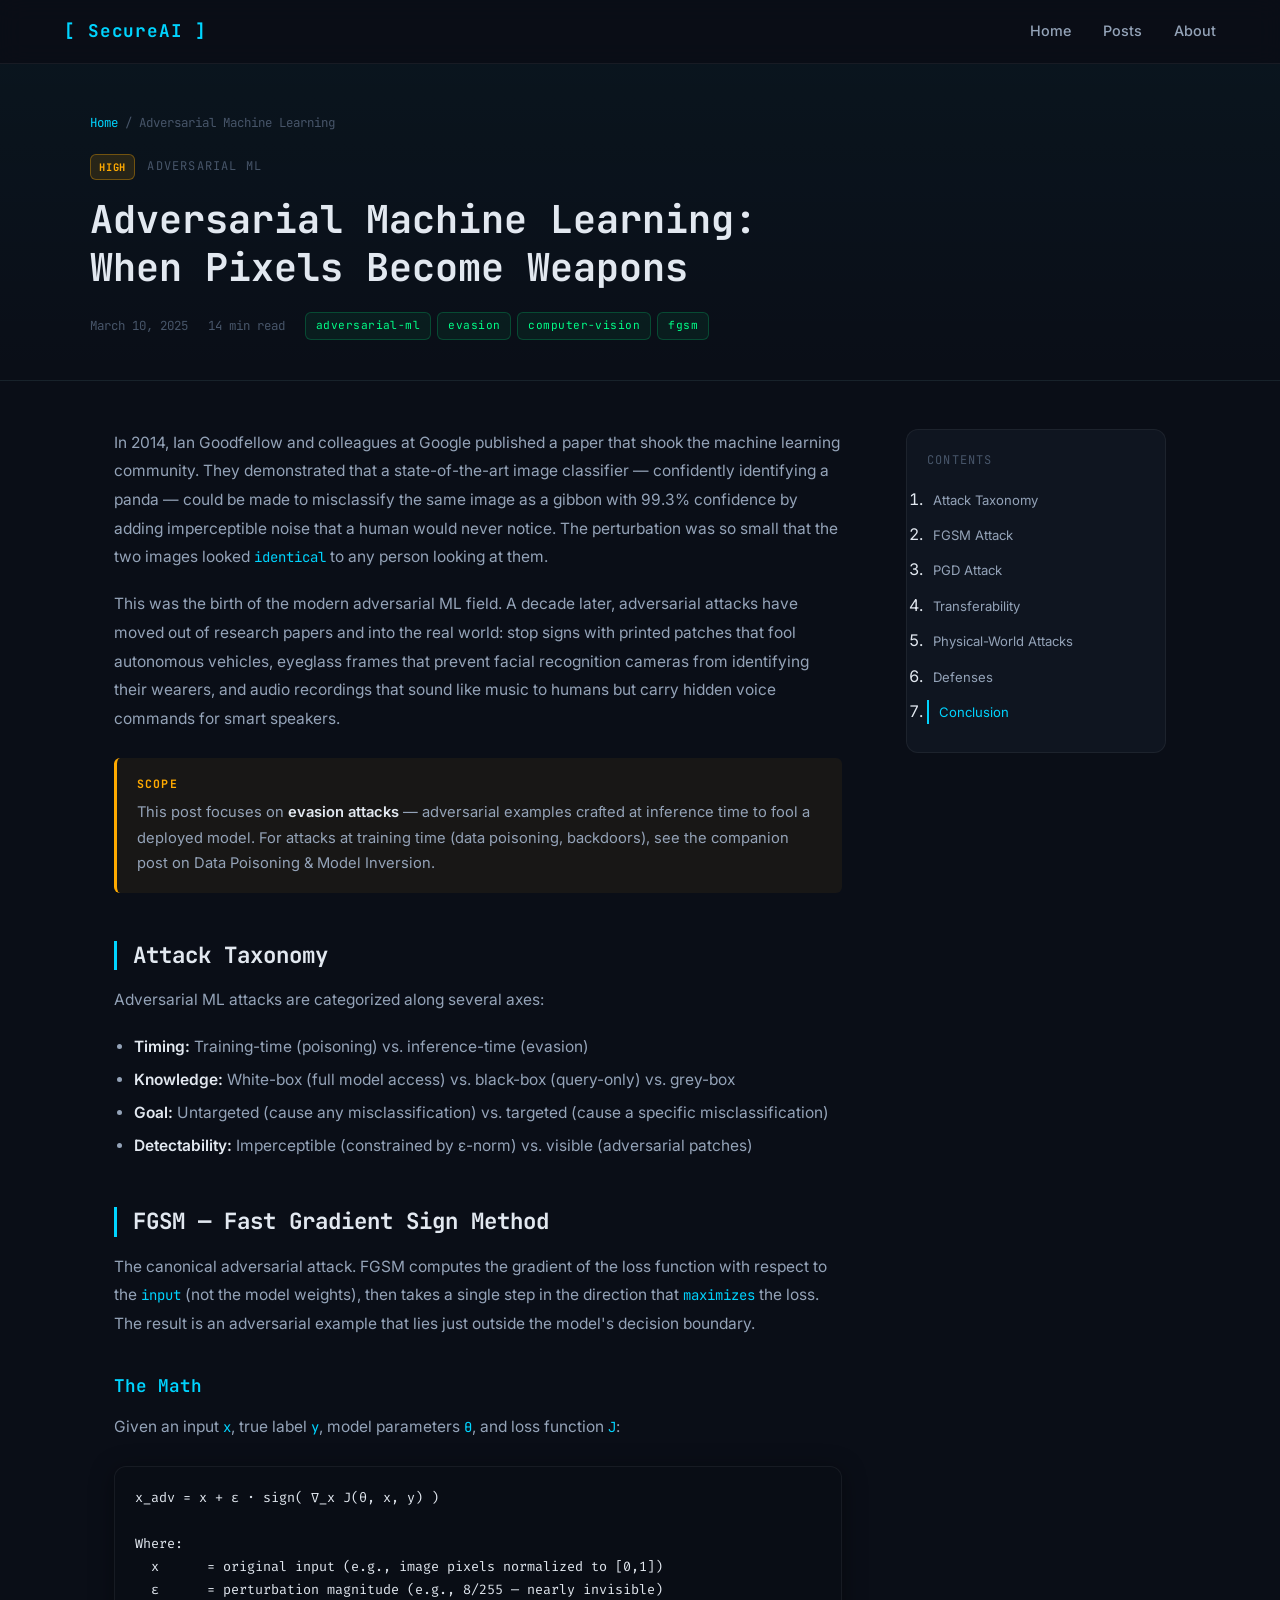
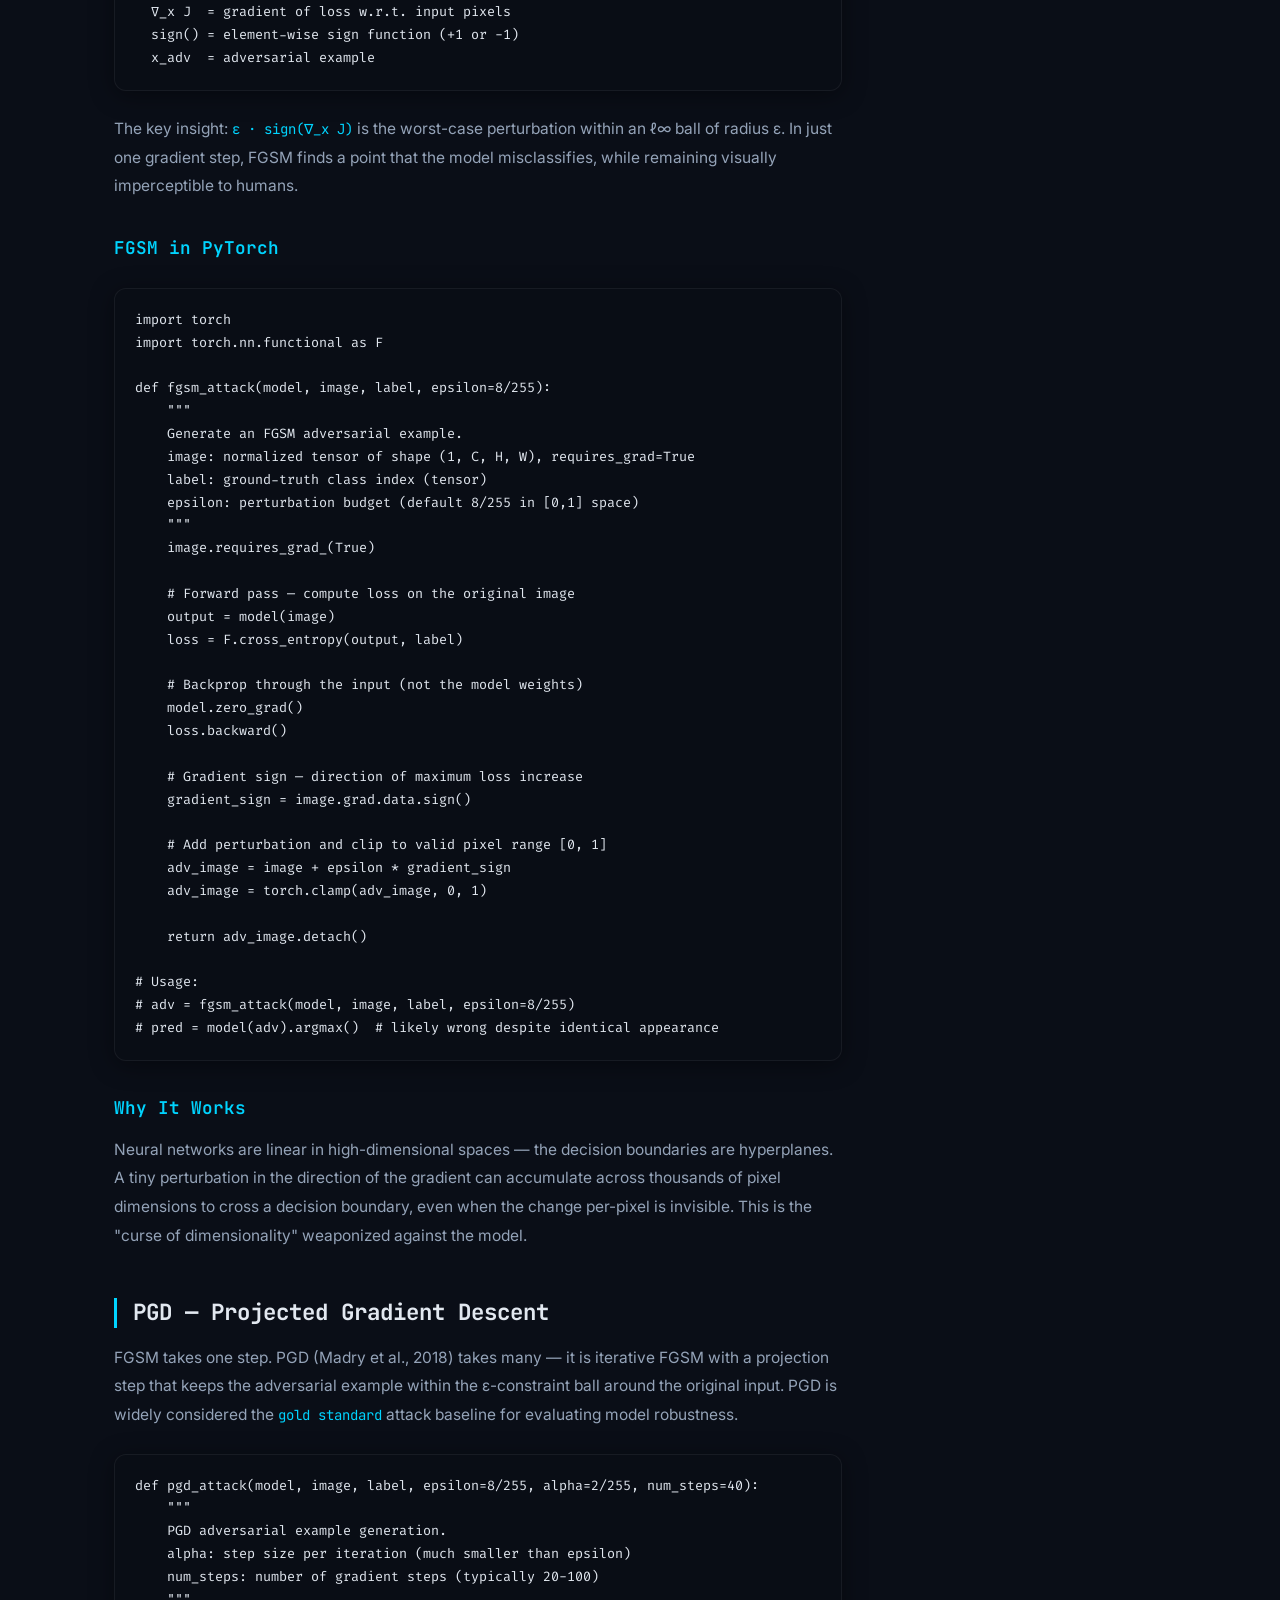
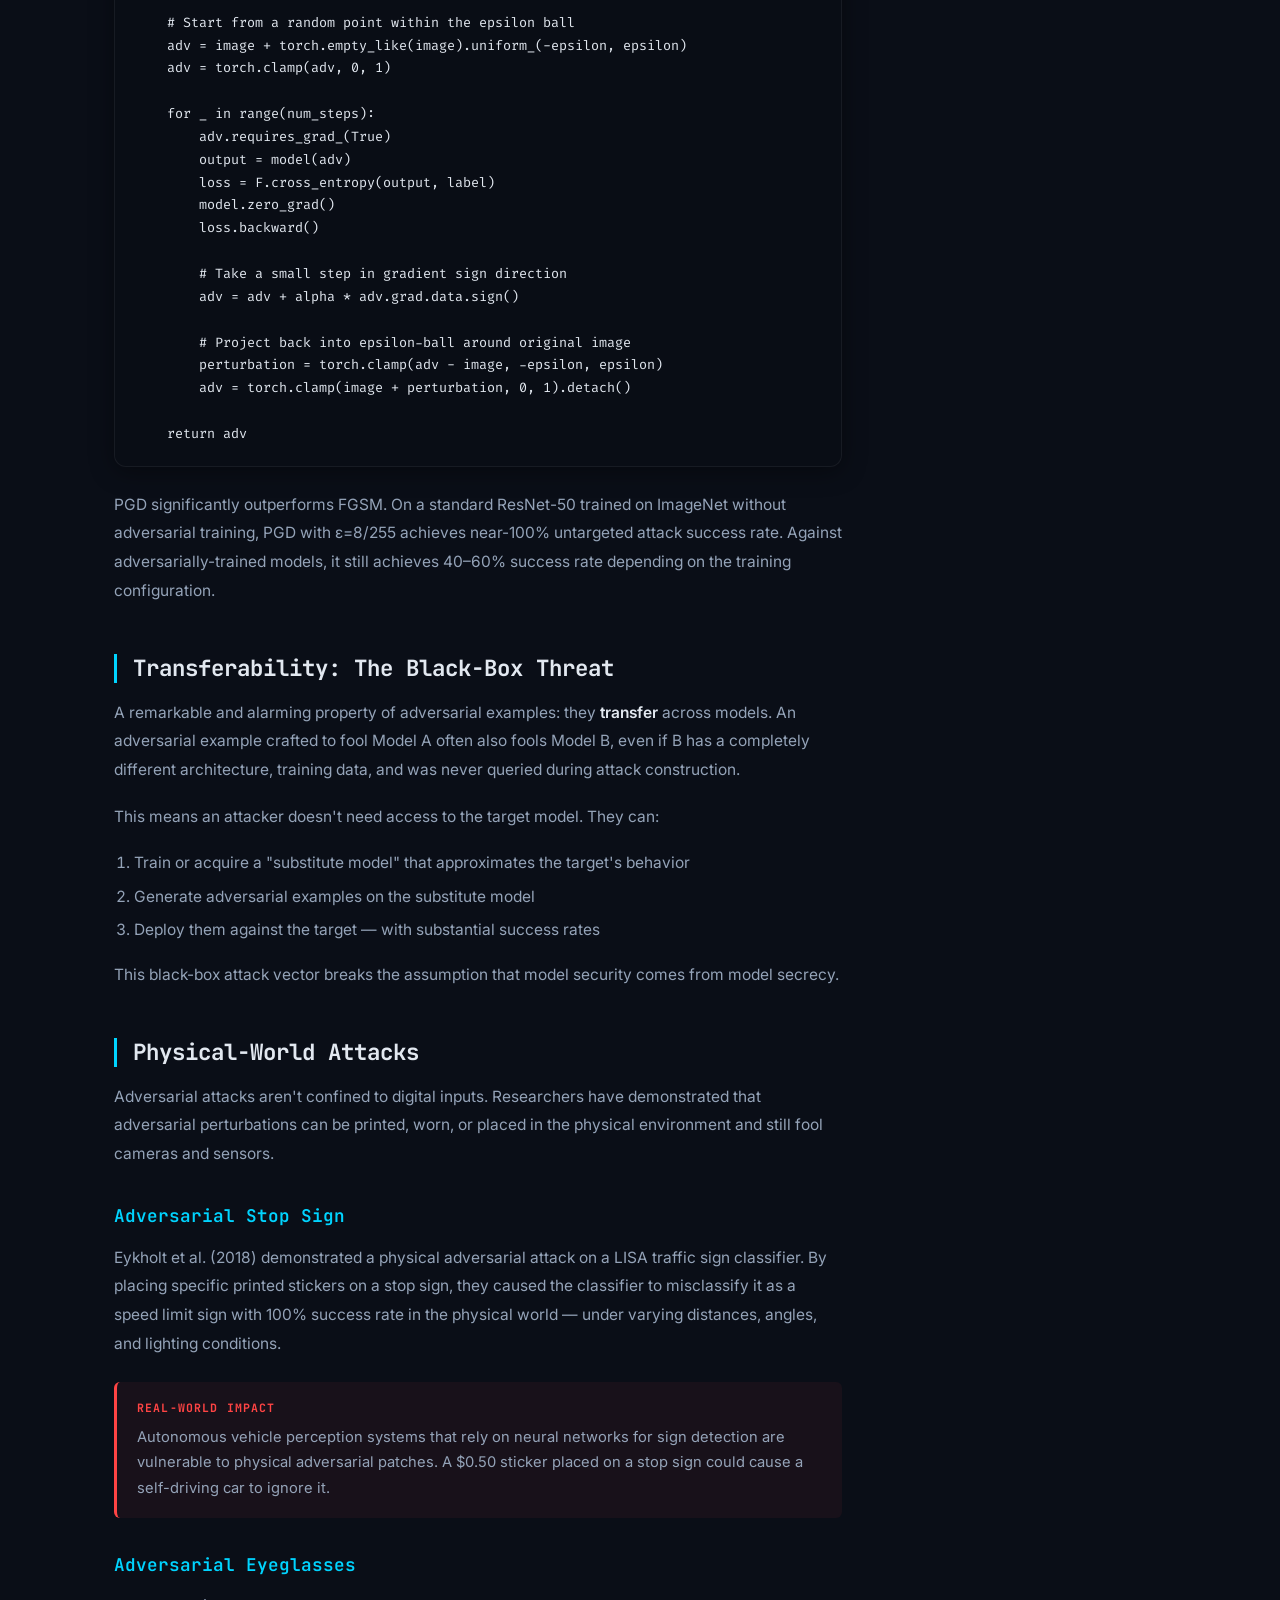
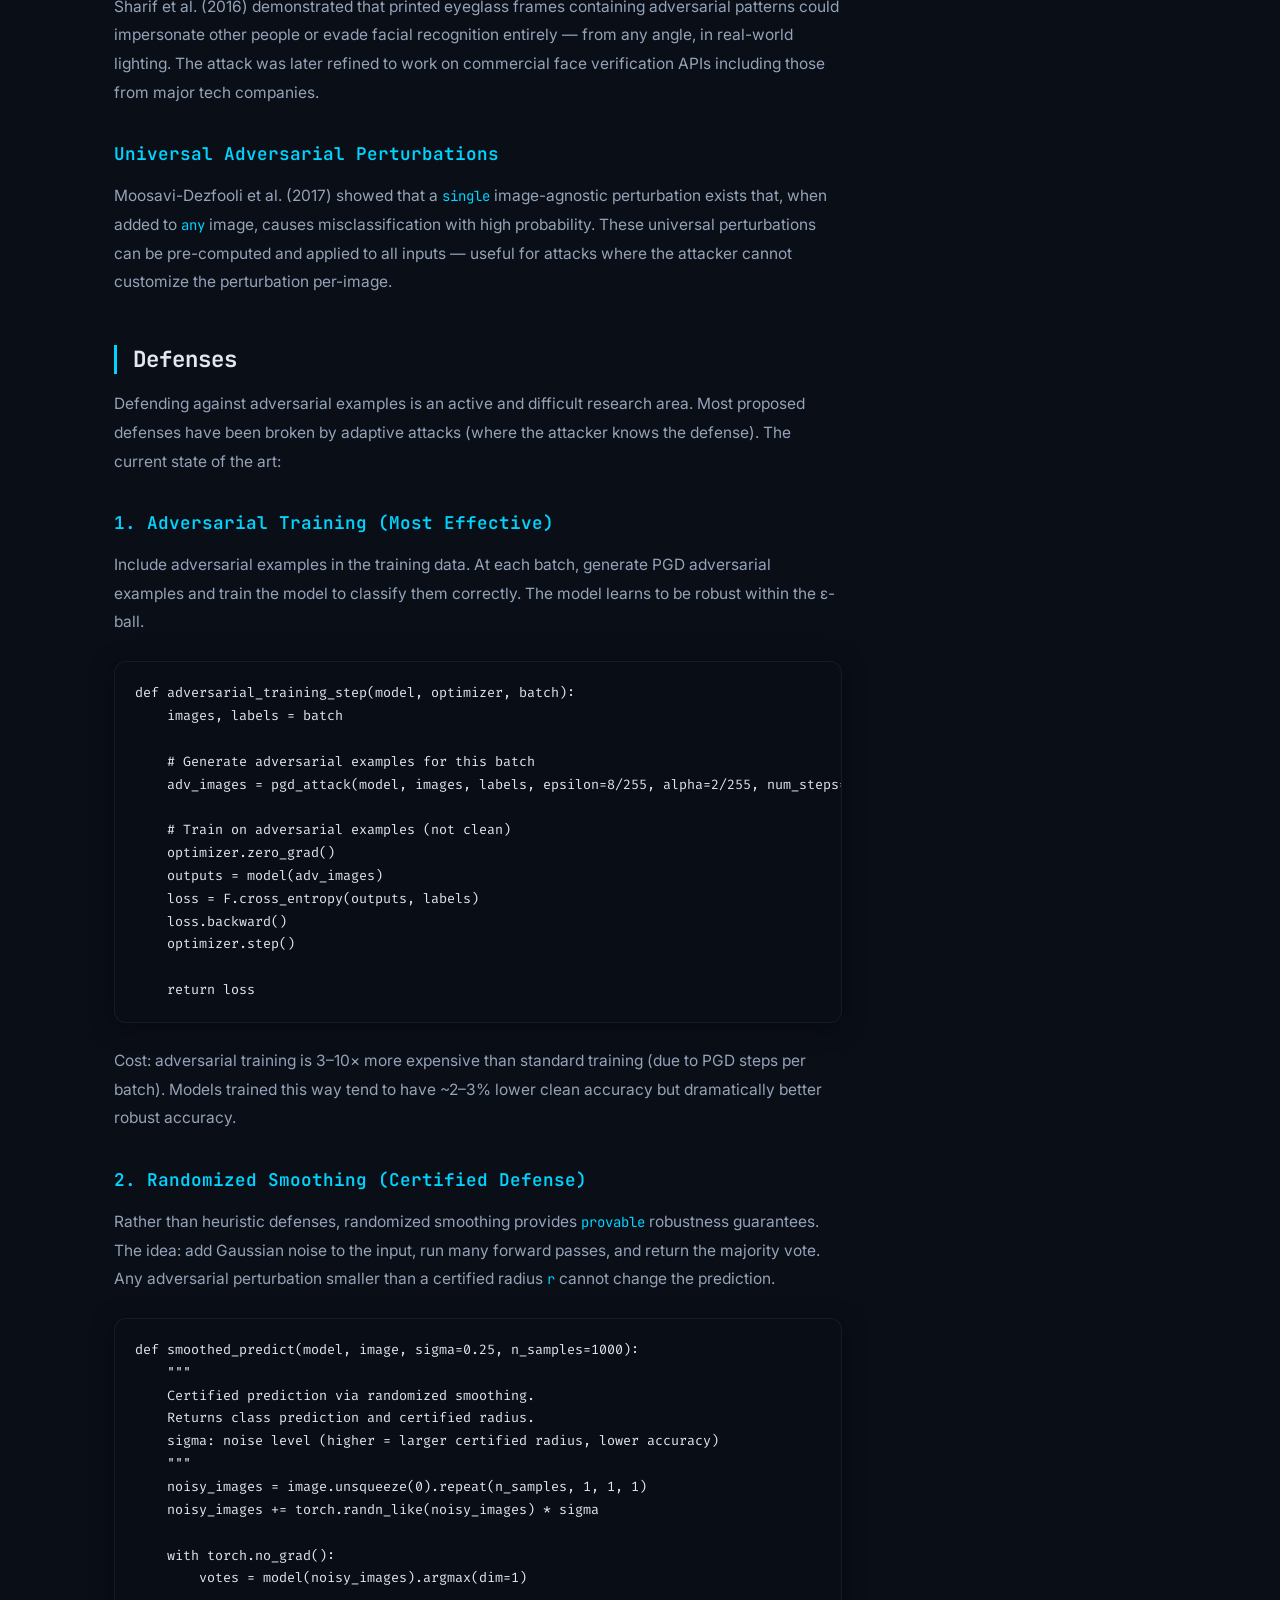
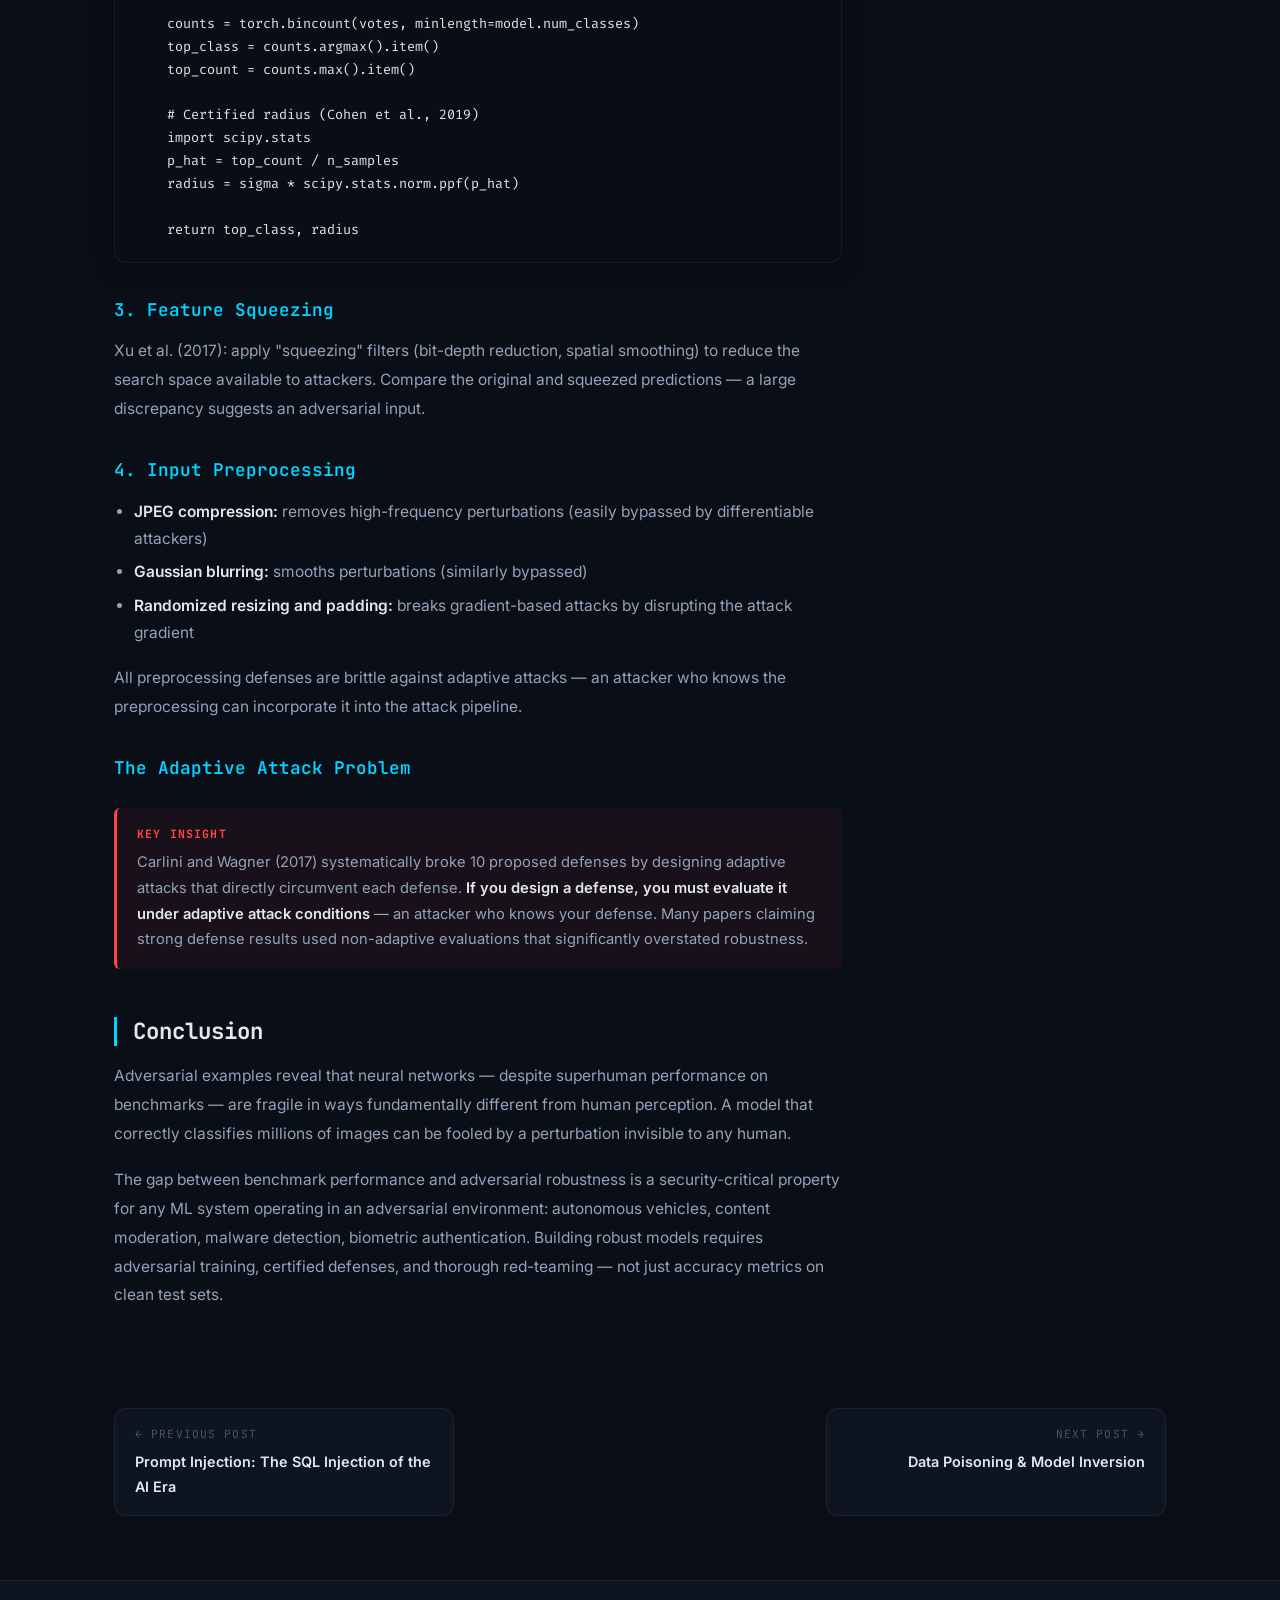
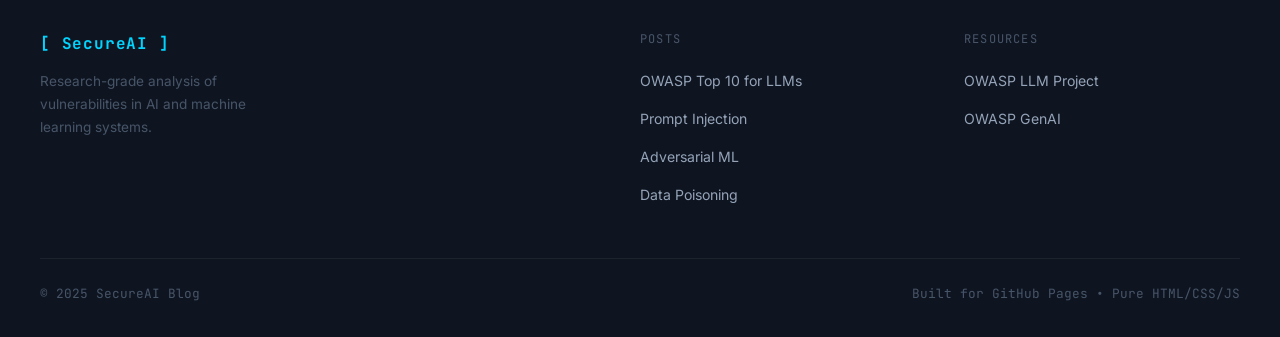
==== posts/adversarial-ml.html @ 30f0bef7 "Initial blog deployment — SecureAI AI/ML Security Blog" ====
<!DOCTYPE html>
<html lang="en">
<head>
  <meta charset="UTF-8">
  <meta name="viewport" content="width=device-width, initial-scale=1.0">
  <title>Adversarial ML: When Pixels Become Weapons — SecureAI</title>
  <meta name="description" content="A technical deep dive into adversarial machine learning — FGSM, PGD attacks, physical adversarial patches, and practical defenses.">
  <meta property="og:title" content="Adversarial ML: When Pixels Become Weapons">
  <meta property="og:type" content="article">
  <link rel="icon" type="image/svg+xml" href="../assets/favicon.svg">
  <link rel="preconnect" href="https://fonts.googleapis.com">
  <link rel="preconnect" href="https://fonts.gstatic.com" crossorigin>
  <link href="https://fonts.googleapis.com/css2?family=Inter:wght@300;400;500;600;700&family=JetBrains+Mono:wght@400;500;600;700&family=Fira+Code:wght@400;500&display=swap" rel="stylesheet">
  <link rel="stylesheet" href="../css/style.css">
</head>
<body>

<div id="progress-bar"></div>

<nav class="navbar">
  <div class="nav-container">
    <a href="../index.html" class="nav-logo">[ SecureAI ]</a>
    <div class="nav-links" id="navLinks">
      <a href="../index.html">Home</a>
      <a href="../index.html#posts">Posts</a>
      <a href="../index.html#about">About</a>
    </div>
    <button class="hamburger" id="hamburger" aria-label="Toggle menu">&#9776;</button>
  </div>
</nav>

<header class="post-header">
  <div class="container">
    <nav class="breadcrumb">
      <a href="../index.html">Home</a> / <span>Adversarial Machine Learning</span>
    </nav>
    <div class="post-meta-top">
      <span class="severity-badge high">HIGH</span>
      <span class="post-category">Adversarial ML</span>
    </div>
    <h1 class="post-title">Adversarial Machine Learning:<br>When Pixels Become Weapons</h1>
    <div class="post-meta">
      <span>March 10, 2025</span>
      <span>14 min read</span>
      <div class="post-tags">
        <span class="tag">adversarial-ml</span>
        <span class="tag">evasion</span>
        <span class="tag">computer-vision</span>
        <span class="tag">fgsm</span>
      </div>
    </div>
  </div>
</header>

<div class="post-layout">
  <article class="post-content">

    <p>
      In 2014, Ian Goodfellow and colleagues at Google published a paper that shook the machine learning community. They demonstrated that a state-of-the-art image classifier — confidently identifying a panda — could be made to misclassify the same image as a gibbon with 99.3% confidence by adding imperceptible noise that a human would never notice. The perturbation was so small that the two images looked <em>identical</em> to any person looking at them.
    </p>
    <p>
      This was the birth of the modern adversarial ML field. A decade later, adversarial attacks have moved out of research papers and into the real world: stop signs with printed patches that fool autonomous vehicles, eyeglass frames that prevent facial recognition cameras from identifying their wearers, and audio recordings that sound like music to humans but carry hidden voice commands for smart speakers.
    </p>

    <div class="callout callout-warning">
      <span class="callout-label">Scope</span>
      This post focuses on <strong>evasion attacks</strong> — adversarial examples crafted at inference time to fool a deployed model. For attacks at training time (data poisoning, backdoors), see the companion post on Data Poisoning &amp; Model Inversion.
    </div>

    <h2 id="taxonomy">Attack Taxonomy</h2>
    <p>Adversarial ML attacks are categorized along several axes:</p>
    <ul>
      <li><strong>Timing:</strong> Training-time (poisoning) vs. inference-time (evasion)</li>
      <li><strong>Knowledge:</strong> White-box (full model access) vs. black-box (query-only) vs. grey-box</li>
      <li><strong>Goal:</strong> Untargeted (cause any misclassification) vs. targeted (cause a specific misclassification)</li>
      <li><strong>Detectability:</strong> Imperceptible (constrained by ε-norm) vs. visible (adversarial patches)</li>
    </ul>

    <h2 id="fgsm">FGSM — Fast Gradient Sign Method</h2>
    <p>
      The canonical adversarial attack. FGSM computes the gradient of the loss function with respect to the <em>input</em> (not the model weights), then takes a single step in the direction that <em>maximizes</em> the loss. The result is an adversarial example that lies just outside the model's decision boundary.
    </p>

    <h3>The Math</h3>
    <p>Given an input <em>x</em>, true label <em>y</em>, model parameters <em>θ</em>, and loss function <em>J</em>:</p>
    <pre><code class="language-text">x_adv = x + ε · sign( ∇_x J(θ, x, y) )

Where:
  x      = original input (e.g., image pixels normalized to [0,1])
  ε      = perturbation magnitude (e.g., 8/255 — nearly invisible)
  ∇_x J  = gradient of loss w.r.t. input pixels
  sign() = element-wise sign function (+1 or -1)
  x_adv  = adversarial example</code></pre>
    <p>The key insight: <em>ε · sign(∇_x J)</em> is the worst-case perturbation within an ℓ∞ ball of radius ε. In just one gradient step, FGSM finds a point that the model misclassifies, while remaining visually imperceptible to humans.</p>

    <h3>FGSM in PyTorch</h3>
    <pre><code class="language-python">import torch
import torch.nn.functional as F

def fgsm_attack(model, image, label, epsilon=8/255):
    """
    Generate an FGSM adversarial example.
    image: normalized tensor of shape (1, C, H, W), requires_grad=True
    label: ground-truth class index (tensor)
    epsilon: perturbation budget (default 8/255 in [0,1] space)
    """
    image.requires_grad_(True)

    # Forward pass — compute loss on the original image
    output = model(image)
    loss = F.cross_entropy(output, label)

    # Backprop through the input (not the model weights)
    model.zero_grad()
    loss.backward()

    # Gradient sign — direction of maximum loss increase
    gradient_sign = image.grad.data.sign()

    # Add perturbation and clip to valid pixel range [0, 1]
    adv_image = image + epsilon * gradient_sign
    adv_image = torch.clamp(adv_image, 0, 1)

    return adv_image.detach()

# Usage:
# adv = fgsm_attack(model, image, label, epsilon=8/255)
# pred = model(adv).argmax()  # likely wrong despite identical appearance</code></pre>

    <h3>Why It Works</h3>
    <p>
      Neural networks are linear in high-dimensional spaces — the decision boundaries are hyperplanes. A tiny perturbation in the direction of the gradient can accumulate across thousands of pixel dimensions to cross a decision boundary, even when the change per-pixel is invisible. This is the "curse of dimensionality" weaponized against the model.
    </p>

    <h2 id="pgd">PGD — Projected Gradient Descent</h2>
    <p>
      FGSM takes one step. PGD (Madry et al., 2018) takes many — it is iterative FGSM with a projection step that keeps the adversarial example within the ε-constraint ball around the original input. PGD is widely considered the <em>gold standard</em> attack baseline for evaluating model robustness.
    </p>
    <pre><code class="language-python">def pgd_attack(model, image, label, epsilon=8/255, alpha=2/255, num_steps=40):
    """
    PGD adversarial example generation.
    alpha: step size per iteration (much smaller than epsilon)
    num_steps: number of gradient steps (typically 20-100)
    """
    # Start from a random point within the epsilon ball
    adv = image + torch.empty_like(image).uniform_(-epsilon, epsilon)
    adv = torch.clamp(adv, 0, 1)

    for _ in range(num_steps):
        adv.requires_grad_(True)
        output = model(adv)
        loss = F.cross_entropy(output, label)
        model.zero_grad()
        loss.backward()

        # Take a small step in gradient sign direction
        adv = adv + alpha * adv.grad.data.sign()

        # Project back into epsilon-ball around original image
        perturbation = torch.clamp(adv - image, -epsilon, epsilon)
        adv = torch.clamp(image + perturbation, 0, 1).detach()

    return adv</code></pre>

    <p>
      PGD significantly outperforms FGSM. On a standard ResNet-50 trained on ImageNet without adversarial training, PGD with ε=8/255 achieves near-100% untargeted attack success rate. Against adversarially-trained models, it still achieves 40–60% success rate depending on the training configuration.
    </p>

    <h2 id="transferability">Transferability: The Black-Box Threat</h2>
    <p>
      A remarkable and alarming property of adversarial examples: they <strong>transfer</strong> across models. An adversarial example crafted to fool Model A often also fools Model B, even if B has a completely different architecture, training data, and was never queried during attack construction.
    </p>
    <p>
      This means an attacker doesn't need access to the target model. They can:
    </p>
    <ol>
      <li>Train or acquire a "substitute model" that approximates the target's behavior</li>
      <li>Generate adversarial examples on the substitute model</li>
      <li>Deploy them against the target — with substantial success rates</li>
    </ol>
    <p>This black-box attack vector breaks the assumption that model security comes from model secrecy.</p>

    <h2 id="physical">Physical-World Attacks</h2>
    <p>
      Adversarial attacks aren't confined to digital inputs. Researchers have demonstrated that adversarial perturbations can be printed, worn, or placed in the physical environment and still fool cameras and sensors.
    </p>

    <h3>Adversarial Stop Sign</h3>
    <p>
      Eykholt et al. (2018) demonstrated a physical adversarial attack on a LISA traffic sign classifier. By placing specific printed stickers on a stop sign, they caused the classifier to misclassify it as a speed limit sign with 100% success rate in the physical world — under varying distances, angles, and lighting conditions.
    </p>
    <div class="callout callout-danger">
      <span class="callout-label">Real-World Impact</span>
      Autonomous vehicle perception systems that rely on neural networks for sign detection are vulnerable to physical adversarial patches. A $0.50 sticker placed on a stop sign could cause a self-driving car to ignore it.
    </div>

    <h3>Adversarial Eyeglasses</h3>
    <p>
      Sharif et al. (2016) demonstrated that printed eyeglass frames containing adversarial patterns could impersonate other people or evade facial recognition entirely — from any angle, in real-world lighting. The attack was later refined to work on commercial face verification APIs including those from major tech companies.
    </p>

    <h3>Universal Adversarial Perturbations</h3>
    <p>
      Moosavi-Dezfooli et al. (2017) showed that a <em>single</em> image-agnostic perturbation exists that, when added to <em>any</em> image, causes misclassification with high probability. These universal perturbations can be pre-computed and applied to all inputs — useful for attacks where the attacker cannot customize the perturbation per-image.
    </p>

    <h2 id="defenses">Defenses</h2>
    <p>
      Defending against adversarial examples is an active and difficult research area. Most proposed defenses have been broken by adaptive attacks (where the attacker knows the defense). The current state of the art:
    </p>

    <h3>1. Adversarial Training (Most Effective)</h3>
    <p>
      Include adversarial examples in the training data. At each batch, generate PGD adversarial examples and train the model to classify them correctly. The model learns to be robust within the ε-ball.
    </p>
    <pre><code class="language-python">def adversarial_training_step(model, optimizer, batch):
    images, labels = batch

    # Generate adversarial examples for this batch
    adv_images = pgd_attack(model, images, labels, epsilon=8/255, alpha=2/255, num_steps=7)

    # Train on adversarial examples (not clean)
    optimizer.zero_grad()
    outputs = model(adv_images)
    loss = F.cross_entropy(outputs, labels)
    loss.backward()
    optimizer.step()

    return loss</code></pre>
    <p>
      Cost: adversarial training is 3–10× more expensive than standard training (due to PGD steps per batch). Models trained this way tend to have ~2–3% lower clean accuracy but dramatically better robust accuracy.
    </p>

    <h3>2. Randomized Smoothing (Certified Defense)</h3>
    <p>
      Rather than heuristic defenses, randomized smoothing provides <em>provable</em> robustness guarantees. The idea: add Gaussian noise to the input, run many forward passes, and return the majority vote. Any adversarial perturbation smaller than a certified radius <em>r</em> cannot change the prediction.
    </p>
    <pre><code class="language-python">def smoothed_predict(model, image, sigma=0.25, n_samples=1000):
    """
    Certified prediction via randomized smoothing.
    Returns class prediction and certified radius.
    sigma: noise level (higher = larger certified radius, lower accuracy)
    """
    noisy_images = image.unsqueeze(0).repeat(n_samples, 1, 1, 1)
    noisy_images += torch.randn_like(noisy_images) * sigma

    with torch.no_grad():
        votes = model(noisy_images).argmax(dim=1)

    counts = torch.bincount(votes, minlength=model.num_classes)
    top_class = counts.argmax().item()
    top_count = counts.max().item()

    # Certified radius (Cohen et al., 2019)
    import scipy.stats
    p_hat = top_count / n_samples
    radius = sigma * scipy.stats.norm.ppf(p_hat)

    return top_class, radius</code></pre>

    <h3>3. Feature Squeezing</h3>
    <p>
      Xu et al. (2017): apply "squeezing" filters (bit-depth reduction, spatial smoothing) to reduce the search space available to attackers. Compare the original and squeezed predictions — a large discrepancy suggests an adversarial input.
    </p>

    <h3>4. Input Preprocessing</h3>
    <ul>
      <li><strong>JPEG compression:</strong> removes high-frequency perturbations (easily bypassed by differentiable attackers)</li>
      <li><strong>Gaussian blurring:</strong> smooths perturbations (similarly bypassed)</li>
      <li><strong>Randomized resizing and padding:</strong> breaks gradient-based attacks by disrupting the attack gradient</li>
    </ul>
    <p>All preprocessing defenses are brittle against adaptive attacks — an attacker who knows the preprocessing can incorporate it into the attack pipeline.</p>

    <h3>The Adaptive Attack Problem</h3>
    <div class="callout callout-danger">
      <span class="callout-label">Key Insight</span>
      Carlini and Wagner (2017) systematically broke 10 proposed defenses by designing adaptive attacks that directly circumvent each defense. <strong>If you design a defense, you must evaluate it under adaptive attack conditions</strong> — an attacker who knows your defense. Many papers claiming strong defense results used non-adaptive evaluations that significantly overstated robustness.
    </div>

    <h2 id="conclusion">Conclusion</h2>
    <p>
      Adversarial examples reveal that neural networks — despite superhuman performance on benchmarks — are fragile in ways fundamentally different from human perception. A model that correctly classifies millions of images can be fooled by a perturbation invisible to any human.
    </p>
    <p>
      The gap between benchmark performance and adversarial robustness is a security-critical property for any ML system operating in an adversarial environment: autonomous vehicles, content moderation, malware detection, biometric authentication. Building robust models requires adversarial training, certified defenses, and thorough red-teaming — not just accuracy metrics on clean test sets.
    </p>

  </article>

  <aside class="toc">
    <p class="toc-title">Contents</p>
    <ol>
      <li><a href="#taxonomy">Attack Taxonomy</a></li>
      <li><a href="#fgsm">FGSM Attack</a></li>
      <li><a href="#pgd">PGD Attack</a></li>
      <li><a href="#transferability">Transferability</a></li>
      <li><a href="#physical">Physical-World Attacks</a></li>
      <li><a href="#defenses">Defenses</a></li>
      <li><a href="#conclusion">Conclusion</a></li>
    </ol>
  </aside>
</div>

<nav class="post-nav">
  <a href="prompt-injection.html" class="post-nav-link">
    <span class="post-nav-label">&larr; Previous Post</span>
    <span class="post-nav-title">Prompt Injection: The SQL Injection of the AI Era</span>
  </a>
  <a href="data-poisoning.html" class="post-nav-link next">
    <span class="post-nav-label">Next Post &rarr;</span>
    <span class="post-nav-title">Data Poisoning &amp; Model Inversion</span>
  </a>
</nav>

<footer class="footer">
  <div class="footer-inner">
    <div class="footer-brand">
      <a href="../index.html" class="nav-logo">[ SecureAI ]</a>
      <p class="footer-tagline">Research-grade analysis of vulnerabilities in AI and machine learning systems.</p>
    </div>
    <div>
      <p class="footer-heading">Posts</p>
      <ul class="footer-links">
        <li><a href="owasp-top10-llm.html">OWASP Top 10 for LLMs</a></li>
        <li><a href="prompt-injection.html">Prompt Injection</a></li>
        <li><a href="adversarial-ml.html">Adversarial ML</a></li>
        <li><a href="data-poisoning.html">Data Poisoning</a></li>
      </ul>
    </div>
    <div>
      <p class="footer-heading">Resources</p>
      <ul class="footer-links">
        <li><a href="https://owasp.org/www-project-top-10-for-large-language-model-applications/" target="_blank" rel="noopener">OWASP LLM Project</a></li>
        <li><a href="https://genai.owasp.org/" target="_blank" rel="noopener">OWASP GenAI</a></li>
      </ul>
    </div>
  </div>
  <div class="footer-bottom">
    <span>&copy; 2025 SecureAI Blog</span>
    <span>Built for GitHub Pages &bull; Pure HTML/CSS/JS</span>
  </div>
</footer>

<button id="back-to-top" aria-label="Back to top">&#8593;</button>
<script src="../js/main.js"></script>
</body>
</html>
---- css/style.css ----
/* ============================================================
   SecureAI Blog — Design System
   Dark cybersecurity aesthetic
   ============================================================ */

/* ── Google Fonts ── */
@import url('https://fonts.googleapis.com/css2?family=Inter:wght@300;400;500;600;700&family=JetBrains+Mono:wght@400;500;600;700&family=Fira+Code:wght@400;500&display=swap');

/* ── CSS Variables ── */
:root {
  --bg-primary:    #0a0e17;
  --bg-secondary:  #0f1520;
  --bg-tertiary:   #1a2035;
  --bg-card:       #111827;
  --accent-cyan:   #00d4ff;
  --accent-green:  #00ff88;
  --accent-purple: #7c3aed;
  --text-primary:  #e2e8f0;
  --text-secondary:#94a3b8;
  --text-muted:    #475569;
  --danger:        #ff4444;
  --warning:       #ffaa00;
  --border:        rgba(255,255,255,0.06);
  --border-hover:  rgba(0,212,255,0.4);
  --shadow-cyan:   0 8px 32px rgba(0,212,255,0.12);
  --shadow-card:   0 4px 24px rgba(0,0,0,0.4);
  --radius:        12px;
  --radius-sm:     6px;
  --radius-pill:   999px;
  --font-mono:     'JetBrains Mono', 'Courier New', monospace;
  --font-code:     'Fira Code', monospace;
  --font-body:     'Inter', system-ui, sans-serif;
  --navbar-h:      64px;
}

/* ── Reset ── */
*, *::before, *::after { box-sizing: border-box; margin: 0; padding: 0; }
html { scroll-behavior: smooth; font-size: 16px; }
body {
  font-family: var(--font-body);
  background: var(--bg-primary);
  color: var(--text-primary);
  line-height: 1.75;
  min-height: 100vh;
  -webkit-font-smoothing: antialiased;
}
a { color: var(--accent-cyan); text-decoration: none; transition: color 0.2s; }
a:hover { color: #4de3ff; }
img { max-width: 100%; height: auto; display: block; }
ul { list-style: none; }

/* ── Reading progress bar ── */
#progress-bar {
  position: fixed;
  top: 0; left: 0;
  width: 0%;
  height: 3px;
  background: linear-gradient(to right, var(--accent-cyan), var(--accent-green));
  z-index: 9999;
  transition: width 0.1s linear;
}

/* ============================================================
   NAVBAR
   ============================================================ */
.navbar {
  position: sticky;
  top: 0;
  z-index: 100;
  height: var(--navbar-h);
  background: rgba(10,14,23,0.8);
  backdrop-filter: blur(12px);
  -webkit-backdrop-filter: blur(12px);
  border-bottom: 1px solid var(--border);
}
.nav-container {
  max-width: 1200px;
  margin: 0 auto;
  padding: 0 24px;
  height: 100%;
  display: flex;
  align-items: center;
  justify-content: space-between;
}
.nav-logo {
  font-family: var(--font-mono);
  font-size: 1.1rem;
  font-weight: 700;
  color: var(--accent-cyan);
  letter-spacing: 0.05em;
  transition: text-shadow 0.2s;
}
.nav-logo:hover {
  color: var(--accent-cyan);
  text-shadow: 0 0 20px rgba(0,212,255,0.6);
}
.nav-links {
  display: flex;
  align-items: center;
  gap: 32px;
}
.nav-links a {
  font-size: 0.9rem;
  font-weight: 500;
  color: var(--text-secondary);
  position: relative;
  padding-bottom: 2px;
}
.nav-links a::after {
  content: '';
  position: absolute;
  bottom: -2px; left: 0;
  width: 0; height: 1px;
  background: var(--accent-cyan);
  transition: width 0.2s;
}
.nav-links a:hover,
.nav-links a.active { color: var(--text-primary); }
.nav-links a:hover::after,
.nav-links a.active::after { width: 100%; }
.hamburger {
  display: none;
  background: none;
  border: 1px solid var(--border);
  color: var(--text-primary);
  padding: 6px 10px;
  border-radius: var(--radius-sm);
  cursor: pointer;
  font-size: 1.1rem;
  transition: border-color 0.2s;
}
.hamburger:hover { border-color: var(--accent-cyan); }

@media (max-width: 768px) {
  .hamburger { display: block; }
  .nav-links {
    display: none;
    position: absolute;
    top: var(--navbar-h);
    left: 0; right: 0;
    flex-direction: column;
    background: rgba(10,14,23,0.97);
    border-bottom: 1px solid var(--border);
    padding: 16px 24px 24px;
    gap: 16px;
  }
  .nav-links.nav-open { display: flex; }
  .nav-links a { font-size: 1rem; }
}

/* ============================================================
   HERO
   ============================================================ */
.hero {
  min-height: 85vh;
  display: flex;
  align-items: center;
  position: relative;
  overflow: hidden;
  padding: 80px 24px;
}
.hero::before {
  content: '';
  position: absolute;
  inset: 0;
  background:
    radial-gradient(ellipse 80% 60% at 20% 50%, rgba(0,212,255,0.06) 0%, transparent 60%),
    radial-gradient(ellipse 60% 80% at 80% 30%, rgba(0,255,136,0.04) 0%, transparent 60%);
  pointer-events: none;
}
.hero-inner {
  max-width: 1200px;
  margin: 0 auto;
  width: 100%;
  display: grid;
  grid-template-columns: 1fr 1fr;
  gap: 64px;
  align-items: center;
}
.hero-badge {
  display: inline-block;
  font-family: var(--font-mono);
  font-size: 0.78rem;
  color: var(--accent-green);
  border: 1px solid rgba(0,255,136,0.3);
  background: rgba(0,255,136,0.05);
  padding: 4px 14px;
  border-radius: var(--radius-pill);
  margin-bottom: 20px;
  letter-spacing: 0.08em;
}
.hero-title {
  font-family: var(--font-mono);
  font-size: clamp(2rem, 4vw, 3rem);
  font-weight: 700;
  line-height: 1.2;
  margin-bottom: 20px;
  color: var(--text-primary);
}
.gradient-text {
  background: linear-gradient(135deg, var(--accent-cyan) 0%, var(--accent-green) 100%);
  -webkit-background-clip: text;
  background-clip: text;
  -webkit-text-fill-color: transparent;
}
.hero-subtitle {
  color: var(--text-secondary);
  font-size: 1.05rem;
  max-width: 480px;
  margin-bottom: 36px;
  line-height: 1.8;
}
.hero-stats {
  display: flex;
  gap: 32px;
}
.stat {
  display: flex;
  flex-direction: column;
  gap: 2px;
}
.stat-num {
  font-family: var(--font-mono);
  font-size: 1.6rem;
  font-weight: 700;
  color: var(--accent-cyan);
  line-height: 1;
}
.stat span:last-child {
  font-size: 0.78rem;
  color: var(--text-muted);
  text-transform: uppercase;
  letter-spacing: 0.06em;
}

/* Terminal mockup */
.hero-terminal {
  background: var(--bg-secondary);
  border: 1px solid var(--border);
  border-radius: var(--radius);
  overflow: hidden;
  box-shadow: var(--shadow-card);
}
.terminal-header {
  background: var(--bg-tertiary);
  padding: 10px 16px;
  display: flex;
  align-items: center;
  gap: 8px;
  border-bottom: 1px solid var(--border);
}
.dot { width: 12px; height: 12px; border-radius: 50%; }
.dot-red   { background: #ff5f57; }
.dot-yellow{ background: #ffbd2e; }
.dot-green { background: #28c840; }
.terminal-title {
  font-family: var(--font-mono);
  font-size: 0.75rem;
  color: var(--text-muted);
  margin-left: 8px;
}
.terminal-body {
  padding: 20px;
  font-family: var(--font-code);
  font-size: 0.82rem;
  line-height: 1.8;
}
.t-line { display: block; }
.t-prompt { color: var(--accent-green); }
.t-cmd    { color: var(--text-primary); }
.t-output { color: var(--text-secondary); }
.t-warn   { color: var(--warning); }
.t-danger { color: var(--danger); }
.t-ok     { color: var(--accent-green); }
.t-info   { color: var(--accent-cyan); }
.cursor {
  display: inline-block;
  width: 8px; height: 14px;
  background: var(--accent-cyan);
  vertical-align: middle;
  animation: blink 1s step-end infinite;
}
@keyframes blink { 50% { opacity: 0; } }

@media (max-width: 900px) {
  .hero-inner { grid-template-columns: 1fr; }
  .hero-terminal { display: none; }
}

/* ============================================================
   SEARCH + FILTER SECTION
   ============================================================ */
.search-section {
  padding: 48px 24px 0;
}
.search-section .container {
  max-width: 1200px;
  margin: 0 auto;
}
.section-label {
  font-family: var(--font-mono);
  font-size: 0.75rem;
  color: var(--accent-cyan);
  text-transform: uppercase;
  letter-spacing: 0.12em;
  margin-bottom: 6px;
}
.section-title {
  font-family: var(--font-mono);
  font-size: 1.6rem;
  font-weight: 700;
  margin-bottom: 24px;
}
.search-row {
  display: flex;
  gap: 16px;
  align-items: center;
  flex-wrap: wrap;
  margin-bottom: 20px;
}
.search-wrapper {
  position: relative;
  flex: 1;
  min-width: 240px;
}
.search-icon {
  position: absolute;
  left: 14px;
  top: 50%;
  transform: translateY(-50%);
  color: var(--text-muted);
  font-size: 1rem;
  pointer-events: none;
}
.search-input {
  width: 100%;
  background: var(--bg-secondary);
  border: 1px solid var(--border);
  border-radius: var(--radius-sm);
  color: var(--text-primary);
  font-family: var(--font-body);
  font-size: 0.9rem;
  padding: 10px 14px 10px 40px;
  outline: none;
  transition: border-color 0.2s, box-shadow 0.2s;
}
.search-input::placeholder { color: var(--text-muted); }
.search-input:focus {
  border-color: var(--accent-cyan);
  box-shadow: 0 0 0 3px rgba(0,212,255,0.1);
}
.tag-filters {
  display: flex;
  gap: 8px;
  flex-wrap: wrap;
}
.filter-btn {
  font-family: var(--font-mono);
  font-size: 0.76rem;
  padding: 6px 14px;
  border-radius: var(--radius-pill);
  border: 1px solid var(--border);
  background: transparent;
  color: var(--text-secondary);
  cursor: pointer;
  transition: all 0.2s;
  letter-spacing: 0.04em;
}
.filter-btn:hover { border-color: var(--accent-cyan); color: var(--text-primary); }
.filter-btn.active {
  background: rgba(0,212,255,0.1);
  border-color: var(--accent-cyan);
  color: var(--accent-cyan);
}

/* ============================================================
   POSTS GRID
   ============================================================ */
.posts-section {
  padding: 32px 24px 80px;
}
.posts-section .container {
  max-width: 1200px;
  margin: 0 auto;
}
.posts-grid {
  display: grid;
  grid-template-columns: repeat(auto-fill, minmax(320px, 1fr));
  gap: 24px;
}
.no-results {
  text-align: center;
  padding: 64px 0;
  color: var(--text-muted);
  font-family: var(--font-mono);
}

/* Post Card */
.post-card {
  background: var(--bg-card);
  border: 1px solid var(--border);
  border-radius: var(--radius);
  transition: transform 0.22s, border-color 0.22s, box-shadow 0.22s;
  position: relative;
  overflow: hidden;
}
.post-card::before {
  content: '';
  position: absolute;
  top: 0; left: 0; right: 0;
  height: 2px;
  background: linear-gradient(to right, var(--accent-cyan), var(--accent-green));
  opacity: 0;
  transition: opacity 0.22s;
}
.post-card:hover {
  transform: translateY(-5px);
  border-color: var(--border-hover);
  box-shadow: var(--shadow-cyan);
}
.post-card:hover::before { opacity: 1; }
.card-link {
  display: block;
  padding: 28px;
  color: inherit;
  height: 100%;
}
.card-link:hover { color: inherit; }
.card-top {
  display: flex;
  align-items: center;
  justify-content: space-between;
  margin-bottom: 16px;
}
.card-category {
  font-family: var(--font-mono);
  font-size: 0.72rem;
  color: var(--text-muted);
  text-transform: uppercase;
  letter-spacing: 0.1em;
}
.card-title {
  font-family: var(--font-mono);
  font-size: 1.05rem;
  font-weight: 600;
  line-height: 1.4;
  margin-bottom: 12px;
  color: var(--text-primary);
  transition: color 0.2s;
}
.post-card:hover .card-title { color: var(--accent-cyan); }
.card-excerpt {
  font-size: 0.88rem;
  color: var(--text-secondary);
  line-height: 1.7;
  margin-bottom: 20px;
  display: -webkit-box;
  -webkit-line-clamp: 3;
  -webkit-box-orient: vertical;
  overflow: hidden;
}
.card-meta {
  display: flex;
  gap: 16px;
  font-size: 0.78rem;
  color: var(--text-muted);
  font-family: var(--font-mono);
  margin-bottom: 14px;
}
.card-tags {
  display: flex;
  gap: 6px;
  flex-wrap: wrap;
  margin-bottom: 18px;
}
.tag {
  font-family: var(--font-mono);
  font-size: 0.7rem;
  padding: 3px 10px;
  border-radius: var(--radius-sm);
  background: rgba(0,255,136,0.06);
  border: 1px solid rgba(0,255,136,0.2);
  color: var(--accent-green);
  letter-spacing: 0.04em;
}
.card-arrow {
  font-family: var(--font-mono);
  font-size: 0.8rem;
  color: var(--accent-cyan);
  transition: transform 0.2s;
  display: inline-block;
}
.post-card:hover .card-arrow { transform: translateX(4px); }

/* Severity Badges */
.severity-badge {
  display: inline-block;
  font-family: var(--font-mono);
  font-size: 0.65rem;
  font-weight: 700;
  padding: 3px 8px;
  border-radius: var(--radius-sm);
  letter-spacing: 0.08em;
  text-transform: uppercase;
}
.severity-badge.critical {
  background: rgba(255,68,68,0.15);
  border: 1px solid rgba(255,68,68,0.4);
  color: #ff6b6b;
}
.severity-badge.high {
  background: rgba(255,170,0,0.12);
  border: 1px solid rgba(255,170,0,0.35);
  color: var(--warning);
}
.severity-badge.medium {
  background: rgba(124,58,237,0.12);
  border: 1px solid rgba(124,58,237,0.35);
  color: #a78bfa;
}

/* ============================================================
   ABOUT SECTION
   ============================================================ */
.about-section {
  padding: 80px 24px;
  border-top: 1px solid var(--border);
  background: linear-gradient(180deg, transparent 0%, rgba(0,212,255,0.02) 100%);
}
.about-section .container {
  max-width: 800px;
  margin: 0 auto;
  text-align: center;
}
.about-section .section-label { text-align: center; }
.about-section .section-title { text-align: center; margin-bottom: 20px; }
.about-text {
  color: var(--text-secondary);
  line-height: 1.9;
  font-size: 1rem;
  margin-bottom: 32px;
}
.about-chips {
  display: flex;
  gap: 12px;
  flex-wrap: wrap;
  justify-content: center;
}
.chip {
  font-family: var(--font-mono);
  font-size: 0.78rem;
  padding: 6px 16px;
  border-radius: var(--radius-pill);
  background: var(--bg-secondary);
  border: 1px solid var(--border);
  color: var(--text-secondary);
}

/* ============================================================
   FOOTER
   ============================================================ */
.footer {
  border-top: 1px solid var(--border);
  padding: 48px 24px 32px;
  background: var(--bg-secondary);
}
.footer-inner {
  max-width: 1200px;
  margin: 0 auto;
  display: grid;
  grid-template-columns: 2fr 1fr 1fr;
  gap: 48px;
  margin-bottom: 40px;
}
.footer-brand .nav-logo { font-size: 1rem; display: inline-block; margin-bottom: 12px; }
.footer-tagline {
  font-size: 0.85rem;
  color: var(--text-muted);
  max-width: 260px;
  line-height: 1.7;
}
.footer-heading {
  font-family: var(--font-mono);
  font-size: 0.75rem;
  text-transform: uppercase;
  letter-spacing: 0.1em;
  color: var(--text-muted);
  margin-bottom: 16px;
}
.footer-links li { margin-bottom: 10px; }
.footer-links a {
  font-size: 0.88rem;
  color: var(--text-secondary);
  transition: color 0.2s;
}
.footer-links a:hover { color: var(--accent-cyan); }
.footer-bottom {
  max-width: 1200px;
  margin: 0 auto;
  padding-top: 24px;
  border-top: 1px solid var(--border);
  display: flex;
  align-items: center;
  justify-content: space-between;
  font-size: 0.8rem;
  color: var(--text-muted);
  font-family: var(--font-mono);
  flex-wrap: wrap;
  gap: 12px;
}
@media (max-width: 768px) {
  .footer-inner { grid-template-columns: 1fr; gap: 32px; }
}

/* ============================================================
   POST PAGE — HEADER
   ============================================================ */
.post-header {
  padding: 48px 24px 40px;
  border-bottom: 1px solid var(--border);
  background: linear-gradient(180deg, rgba(0,212,255,0.03) 0%, transparent 100%);
}
.post-header .container,
.post-layout .container {
  max-width: 1100px;
  margin: 0 auto;
}
.breadcrumb {
  font-family: var(--font-mono);
  font-size: 0.78rem;
  color: var(--text-muted);
  margin-bottom: 20px;
}
.breadcrumb a { color: var(--accent-cyan); }
.breadcrumb a:hover { text-decoration: underline; }
.post-meta-top {
  display: flex;
  align-items: center;
  gap: 12px;
  margin-bottom: 16px;
}
.post-category {
  font-family: var(--font-mono);
  font-size: 0.75rem;
  color: var(--text-muted);
  text-transform: uppercase;
  letter-spacing: 0.1em;
}
.post-title {
  font-family: var(--font-mono);
  font-size: clamp(1.6rem, 3.5vw, 2.4rem);
  font-weight: 700;
  line-height: 1.25;
  margin-bottom: 20px;
}
.post-meta {
  display: flex;
  align-items: center;
  gap: 20px;
  flex-wrap: wrap;
  font-family: var(--font-mono);
  font-size: 0.78rem;
  color: var(--text-muted);
}
.post-tags { display: flex; gap: 6px; flex-wrap: wrap; }

/* ============================================================
   POST PAGE — LAYOUT (article + TOC)
   ============================================================ */
.post-layout {
  max-width: 1100px;
  margin: 0 auto;
  padding: 48px 24px 80px;
  display: grid;
  grid-template-columns: 1fr 260px;
  gap: 64px;
  align-items: start;
}
@media (max-width: 960px) {
  .post-layout { grid-template-columns: 1fr; }
  .toc { order: -1; }
}

/* TOC */
.toc {
  position: sticky;
  top: calc(var(--navbar-h) + 24px);
  background: var(--bg-secondary);
  border: 1px solid var(--border);
  border-radius: var(--radius);
  padding: 20px;
}
.toc-title {
  font-family: var(--font-mono);
  font-size: 0.75rem;
  text-transform: uppercase;
  letter-spacing: 0.1em;
  color: var(--text-muted);
  margin-bottom: 14px;
}
.toc ol { counter-reset: toc-counter; padding-left: 0; }
.toc li {
  counter-increment: toc-counter;
  margin-bottom: 8px;
}
.toc a {
  font-size: 0.82rem;
  color: var(--text-secondary);
  display: block;
  padding: 3px 0 3px 4px;
  border-left: 2px solid transparent;
  transition: all 0.2s;
  line-height: 1.4;
}
.toc a:hover,
.toc a.toc-active {
  color: var(--accent-cyan);
  border-left-color: var(--accent-cyan);
  padding-left: 10px;
}

/* ============================================================
   ARTICLE CONTENT
   ============================================================ */
.post-content {
  min-width: 0; /* prevent grid blowout */
}
.post-content h2 {
  font-family: var(--font-mono);
  font-size: 1.4rem;
  font-weight: 700;
  margin: 48px 0 16px;
  padding-left: 16px;
  border-left: 3px solid var(--accent-cyan);
  color: var(--text-primary);
  line-height: 1.3;
}
.post-content h3 {
  font-family: var(--font-mono);
  font-size: 1.1rem;
  font-weight: 600;
  margin: 32px 0 12px;
  color: var(--accent-cyan);
}
.post-content h4 {
  font-size: 1rem;
  font-weight: 600;
  margin: 24px 0 10px;
  color: var(--text-primary);
}
.post-content p {
  margin-bottom: 18px;
  color: var(--text-secondary);
  font-size: 0.97rem;
  line-height: 1.85;
}
.post-content ul,
.post-content ol {
  margin: 0 0 18px 20px;
  color: var(--text-secondary);
  font-size: 0.97rem;
}
.post-content ul { list-style: disc; }
.post-content ol { list-style: decimal; }
.post-content li { margin-bottom: 6px; line-height: 1.75; }
.post-content strong { color: var(--text-primary); font-weight: 600; }
.post-content em { color: var(--accent-cyan); font-style: normal; font-family: var(--font-mono); font-size: 0.9em; }

/* Inline code */
.post-content code {
  font-family: var(--font-code);
  font-size: 0.85em;
  background: rgba(0,212,255,0.08);
  border: 1px solid rgba(0,212,255,0.15);
  border-radius: 4px;
  padding: 1px 6px;
  color: var(--accent-cyan);
}

/* Code blocks */
.post-content pre {
  background: #090d15;
  border: 1px solid var(--border);
  border-radius: var(--radius);
  padding: 0;
  margin: 24px 0;
  overflow: hidden;
  box-shadow: var(--shadow-card);
}
.code-header {
  background: var(--bg-tertiary);
  padding: 8px 16px;
  display: flex;
  justify-content: space-between;
  align-items: center;
  border-bottom: 1px solid var(--border);
}
.code-lang {
  font-family: var(--font-mono);
  font-size: 0.7rem;
  color: var(--text-muted);
  text-transform: uppercase;
  letter-spacing: 0.1em;
}
.post-content pre code {
  background: none;
  border: none;
  border-radius: 0;
  padding: 20px;
  display: block;
  font-size: 0.84rem;
  line-height: 1.7;
  color: var(--text-primary);
  overflow-x: auto;
  white-space: pre;
}

/* Blockquotes / callout boxes */
.post-content blockquote {
  border-left: 3px solid var(--accent-cyan);
  background: rgba(0,212,255,0.04);
  border-radius: 0 var(--radius-sm) var(--radius-sm) 0;
  padding: 16px 20px;
  margin: 24px 0;
  color: var(--text-secondary);
  font-size: 0.95rem;
}
.post-content blockquote strong { color: var(--accent-cyan); }

/* Callout boxes */
.callout {
  border-radius: var(--radius-sm);
  padding: 16px 20px;
  margin: 24px 0;
  border-left: 3px solid;
  font-size: 0.92rem;
}
.callout-warning {
  background: rgba(255,170,0,0.06);
  border-left-color: var(--warning);
  color: var(--text-secondary);
}
.callout-danger {
  background: rgba(255,68,68,0.06);
  border-left-color: var(--danger);
  color: var(--text-secondary);
}
.callout-info {
  background: rgba(0,212,255,0.06);
  border-left-color: var(--accent-cyan);
  color: var(--text-secondary);
}
.callout-label {
  font-family: var(--font-mono);
  font-size: 0.72rem;
  font-weight: 700;
  text-transform: uppercase;
  letter-spacing: 0.1em;
  margin-bottom: 6px;
  display: block;
}
.callout-warning .callout-label { color: var(--warning); }
.callout-danger  .callout-label { color: var(--danger); }
.callout-info    .callout-label { color: var(--accent-cyan); }

/* Risk blocks */
.risk-block {
  background: var(--bg-secondary);
  border: 1px solid var(--border);
  border-radius: var(--radius);
  padding: 24px 28px;
  margin: 28px 0;
  position: relative;
}
.risk-block::before {
  content: '';
  position: absolute;
  top: 0; left: 0;
  width: 3px; height: 100%;
  background: var(--accent-cyan);
  border-radius: var(--radius) 0 0 var(--radius);
}
.risk-id {
  font-family: var(--font-mono);
  font-size: 0.72rem;
  color: var(--accent-cyan);
  letter-spacing: 0.1em;
  margin-bottom: 6px;
}
.risk-title {
  font-family: var(--font-mono);
  font-size: 1.05rem;
  font-weight: 700;
  color: var(--text-primary);
  margin-bottom: 10px;
}
.risk-badge-row {
  display: flex;
  gap: 8px;
  margin-bottom: 14px;
}

/* ============================================================
   POST NAVIGATION (prev/next)
   ============================================================ */
.post-nav {
  max-width: 1100px;
  margin: 0 auto;
  padding: 0 24px 64px;
  display: flex;
  justify-content: space-between;
  gap: 16px;
}
.post-nav-link {
  display: flex;
  flex-direction: column;
  gap: 4px;
  padding: 16px 20px;
  background: var(--bg-secondary);
  border: 1px solid var(--border);
  border-radius: var(--radius);
  flex: 1;
  max-width: 340px;
  transition: border-color 0.2s, box-shadow 0.2s;
  color: inherit;
}
.post-nav-link:hover {
  border-color: var(--border-hover);
  box-shadow: var(--shadow-cyan);
  color: inherit;
}
.post-nav-label {
  font-family: var(--font-mono);
  font-size: 0.7rem;
  color: var(--text-muted);
  text-transform: uppercase;
  letter-spacing: 0.1em;
}
.post-nav-title {
  font-size: 0.9rem;
  font-weight: 600;
  color: var(--text-primary);
}
.post-nav-link.next { text-align: right; margin-left: auto; }

/* ============================================================
   BACK TO TOP BUTTON
   ============================================================ */
#back-to-top {
  position: fixed;
  bottom: 32px;
  right: 32px;
  width: 44px;
  height: 44px;
  background: var(--bg-tertiary);
  border: 1px solid var(--border);
  border-radius: 50%;
  color: var(--accent-cyan);
  font-size: 1.2rem;
  cursor: pointer;
  display: flex;
  align-items: center;
  justify-content: center;
  opacity: 0;
  transform: translateY(16px);
  transition: opacity 0.3s, transform 0.3s, border-color 0.2s;
  z-index: 50;
}
#back-to-top.visible {
  opacity: 1;
  transform: translateY(0);
}
#back-to-top:hover { border-color: var(--accent-cyan); box-shadow: 0 0 12px rgba(0,212,255,0.3); }

/* ============================================================
   UTILITIES
   ============================================================ */
.container {
  max-width: 1200px;
  margin: 0 auto;
}
.divider {
  height: 1px;
  background: var(--border);
  margin: 0;
}
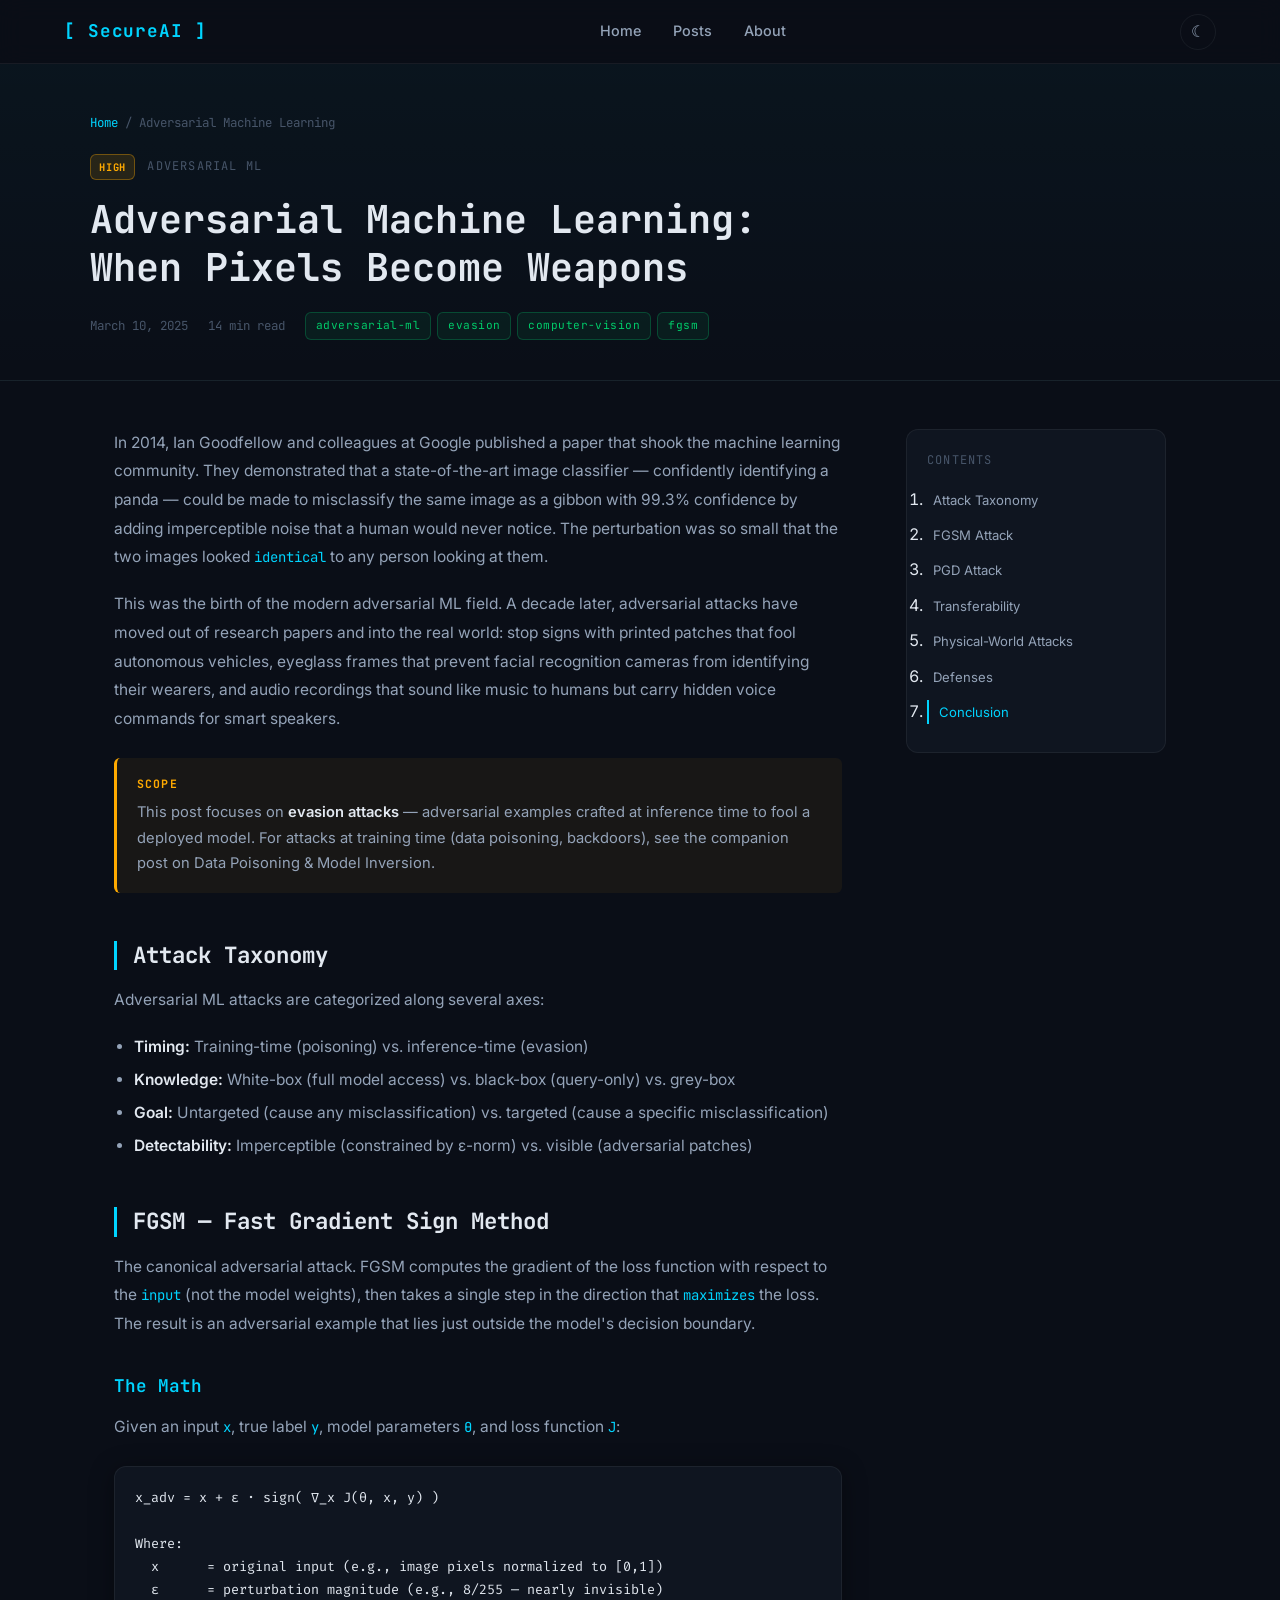
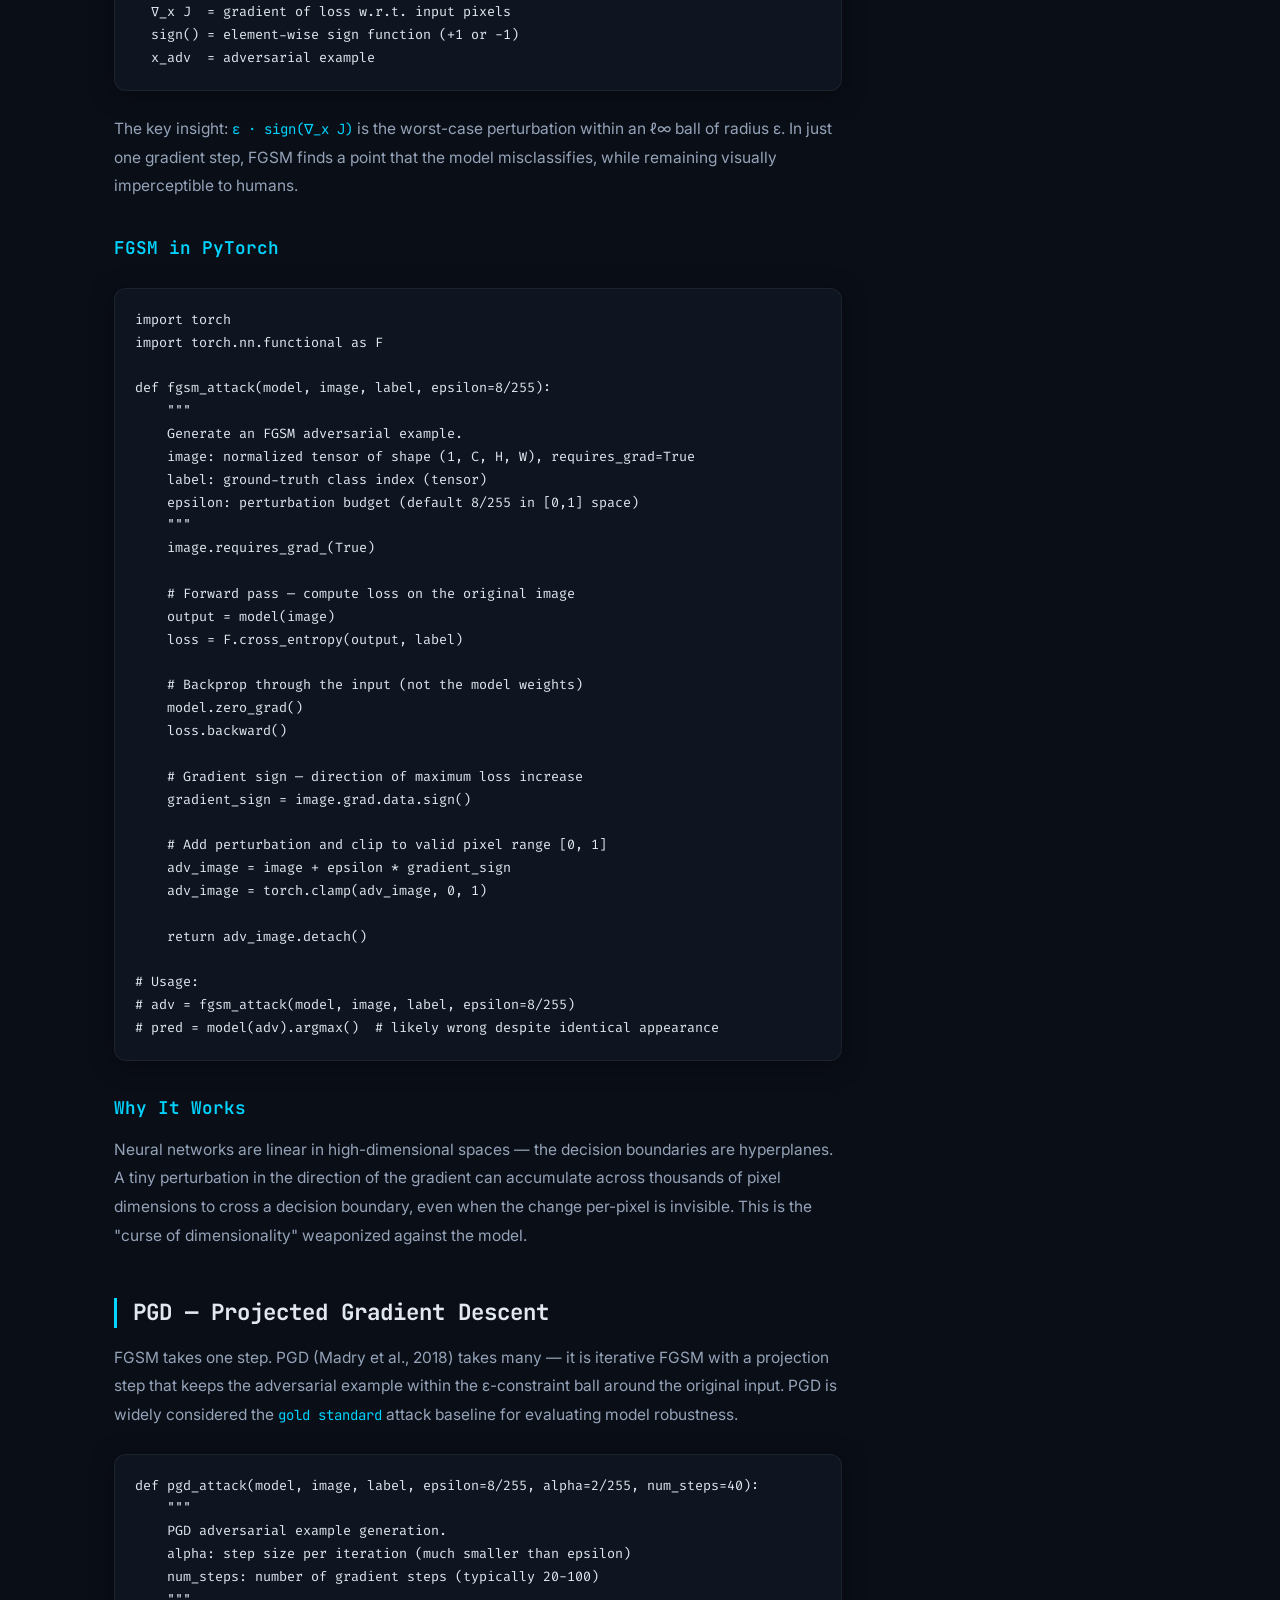
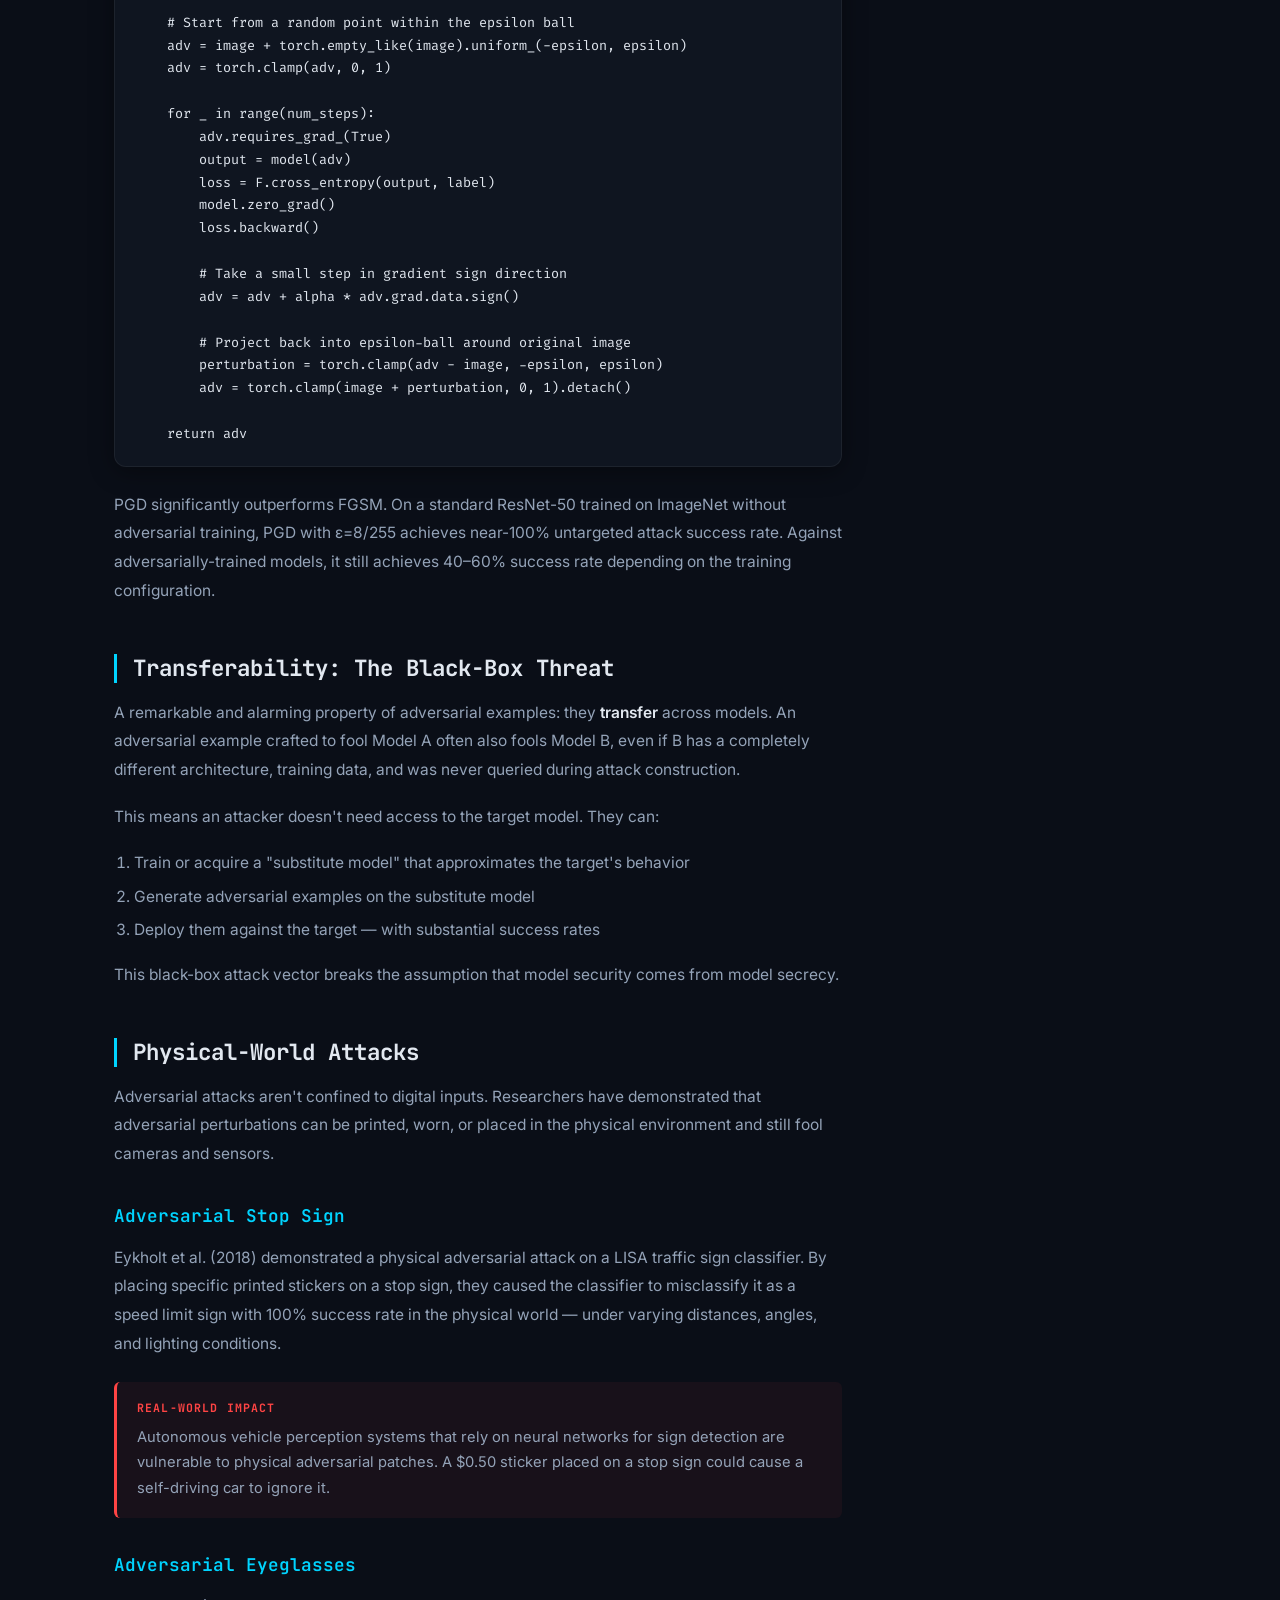
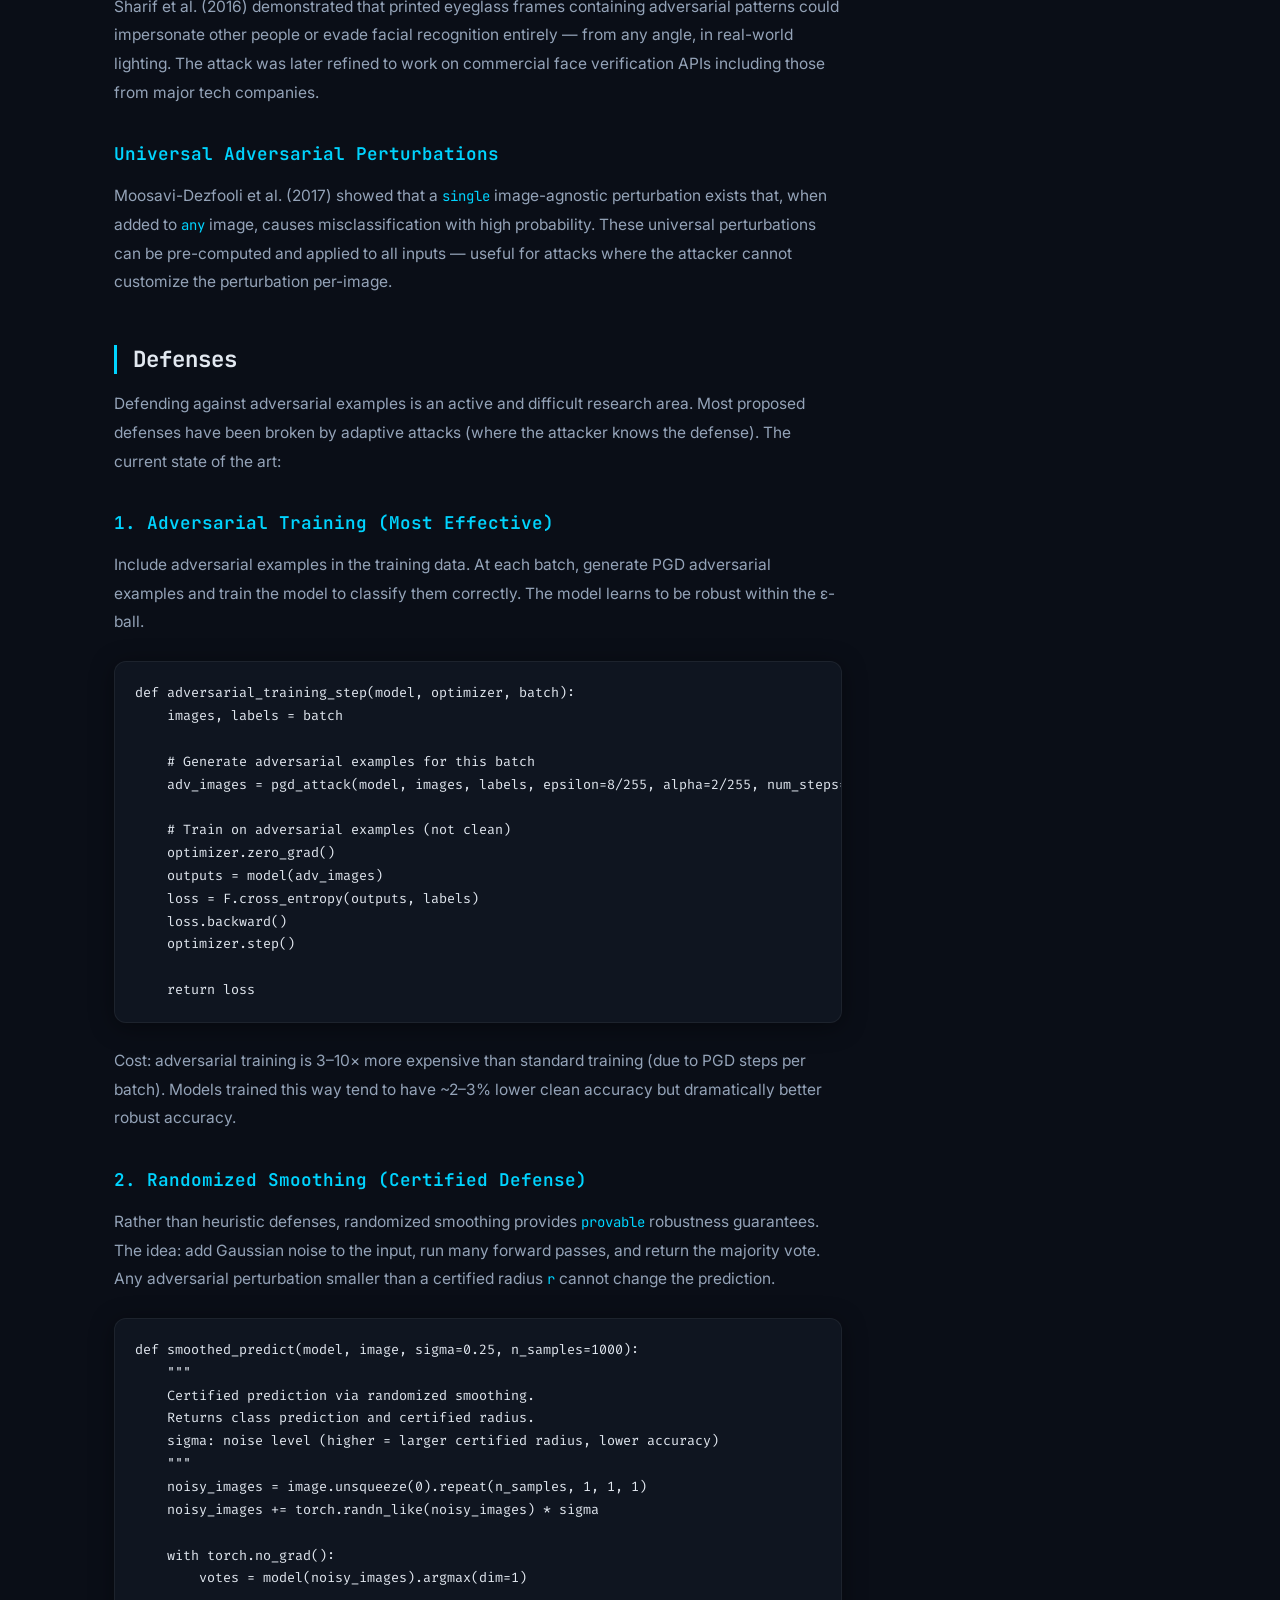
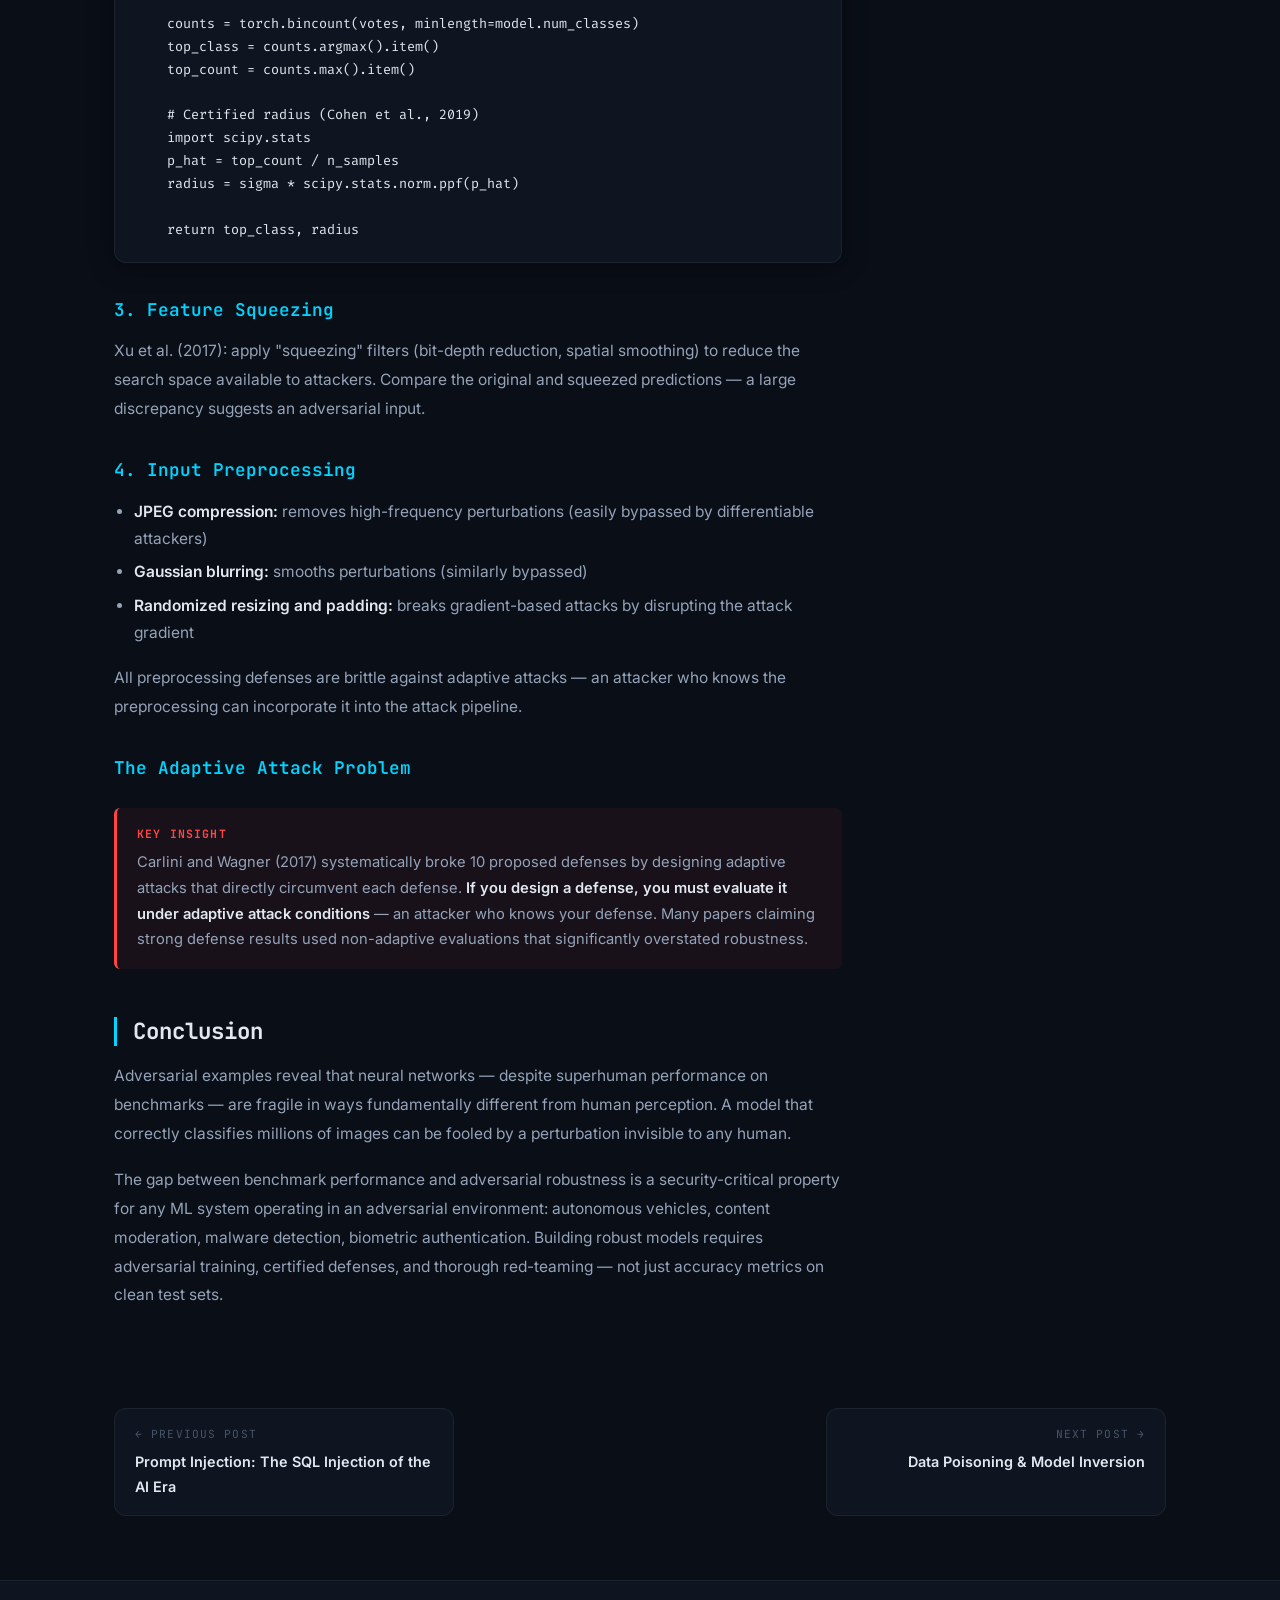
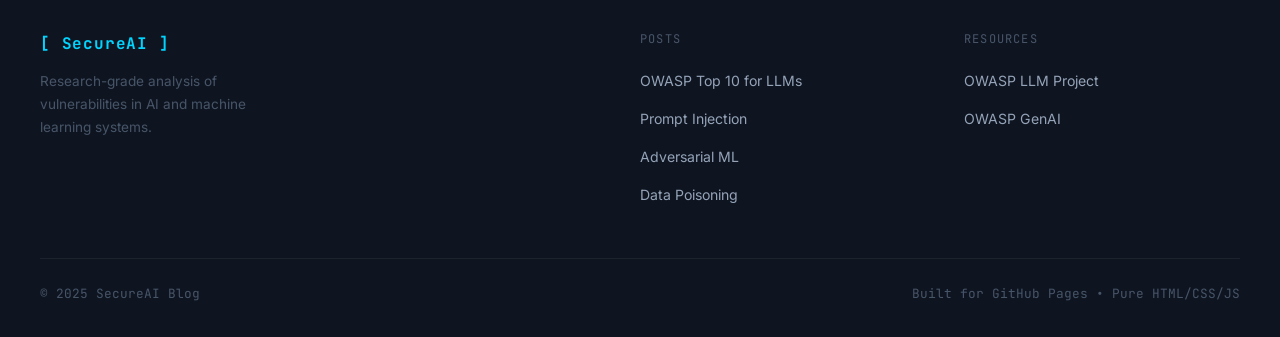
==== commit 34068cf1: "Add dark/light theme toggle with localStorage persistence" ====
--- a/posts/adversarial-ml.html
+++ b/posts/adversarial-ml.html
@@ -25,6 +25,7 @@
       <a href="../index.html#posts">Posts</a>
       <a href="../index.html#about">About</a>
     </div>
+    <button class="theme-toggle" id="themeToggle" aria-label="Toggle theme" title="Toggle light/dark theme">&#9790;</button>
     <button class="hamburger" id="hamburger" aria-label="Toggle menu">&#9776;</button>
   </div>
 </nav>
--- a/css/style.css
+++ b/css/style.css
@@ -6,14 +6,14 @@
 /* ── Google Fonts ── */
 @import url('https://fonts.googleapis.com/css2?family=Inter:wght@300;400;500;600;700&family=JetBrains+Mono:wght@400;500;600;700&family=Fira+Code:wght@400;500&display=swap');
 
-/* ── CSS Variables ── */
+/* ── CSS Variables — Dark (default) ── */
 :root {
   --bg-primary:    #0a0e17;
   --bg-secondary:  #0f1520;
   --bg-tertiary:   #1a2035;
   --bg-card:       #111827;
   --accent-cyan:   #00d4ff;
-  --accent-green:  #00ff88;
+  --accent-green:  #00cc6a;
   --accent-purple: #7c3aed;
   --text-primary:  #e2e8f0;
   --text-secondary:#94a3b8;
@@ -24,6 +24,30 @@
   --border-hover:  rgba(0,212,255,0.4);
   --shadow-cyan:   0 8px 32px rgba(0,212,255,0.12);
   --shadow-card:   0 4px 24px rgba(0,0,0,0.4);
+}
+
+/* ── CSS Variables — Light theme ── */
+[data-theme="light"] {
+  --bg-primary:    #f0f4f8;
+  --bg-secondary:  #ffffff;
+  --bg-tertiary:   #e2e8f0;
+  --bg-card:       #ffffff;
+  --accent-cyan:   #0077cc;
+  --accent-green:  #007a45;
+  --accent-purple: #6d28d9;
+  --text-primary:  #0f172a;
+  --text-secondary:#334155;
+  --text-muted:    #94a3b8;
+  --danger:        #dc2626;
+  --warning:       #d97706;
+  --border:        rgba(0,0,0,0.09);
+  --border-hover:  rgba(0,119,204,0.45);
+  --shadow-cyan:   0 8px 32px rgba(0,119,204,0.12);
+  --shadow-card:   0 4px 24px rgba(0,0,0,0.10);
+}
+
+/* ── Shared non-theme variables ── */
+:root {
   --radius:        12px;
   --radius-sm:     6px;
   --radius-pill:   999px;
@@ -31,6 +55,13 @@
   --font-code:     'Fira Code', monospace;
   --font-body:     'Inter', system-ui, sans-serif;
   --navbar-h:      64px;
+}
+
+/* ── Theme transition ── */
+body, .navbar, .post-card, .hero-terminal, .toc, .footer,
+.search-input, .filter-btn, .callout, .risk-block, .post-nav-link,
+.about-section, .footer-inner, pre, blockquote {
+  transition: background 0.3s ease, color 0.3s ease, border-color 0.3s ease;
 }
 
 /* ── Reset ── */
@@ -45,7 +76,10 @@
   -webkit-font-smoothing: antialiased;
 }
 a { color: var(--accent-cyan); text-decoration: none; transition: color 0.2s; }
-a:hover { color: #4de3ff; }
+a:hover { color: var(--accent-cyan); filter: brightness(1.2); }
+
+/* ── Light theme link hover fix ── */
+[data-theme="light"] a:hover { filter: brightness(0.8); }
 img { max-width: 100%; height: auto; display: block; }
 ul { list-style: none; }
 
@@ -130,6 +164,28 @@
   transition: border-color 0.2s;
 }
 .hamburger:hover { border-color: var(--accent-cyan); }
+
+/* ── Theme toggle button ── */
+.theme-toggle {
+  background: none;
+  border: 1px solid var(--border);
+  color: var(--text-secondary);
+  width: 36px;
+  height: 36px;
+  border-radius: 50%;
+  cursor: pointer;
+  font-size: 1rem;
+  display: flex;
+  align-items: center;
+  justify-content: center;
+  transition: border-color 0.2s, color 0.2s, transform 0.3s;
+  flex-shrink: 0;
+}
+.theme-toggle:hover {
+  border-color: var(--accent-cyan);
+  color: var(--accent-cyan);
+  transform: rotate(20deg);
+}
 
 @media (max-width: 768px) {
   .hamburger { display: block; }
@@ -779,7 +835,7 @@
 
 /* Code blocks */
 .post-content pre {
-  background: #090d15;
+  background: var(--bg-secondary);
   border: 1px solid var(--border);
   border-radius: var(--radius);
   padding: 0;
